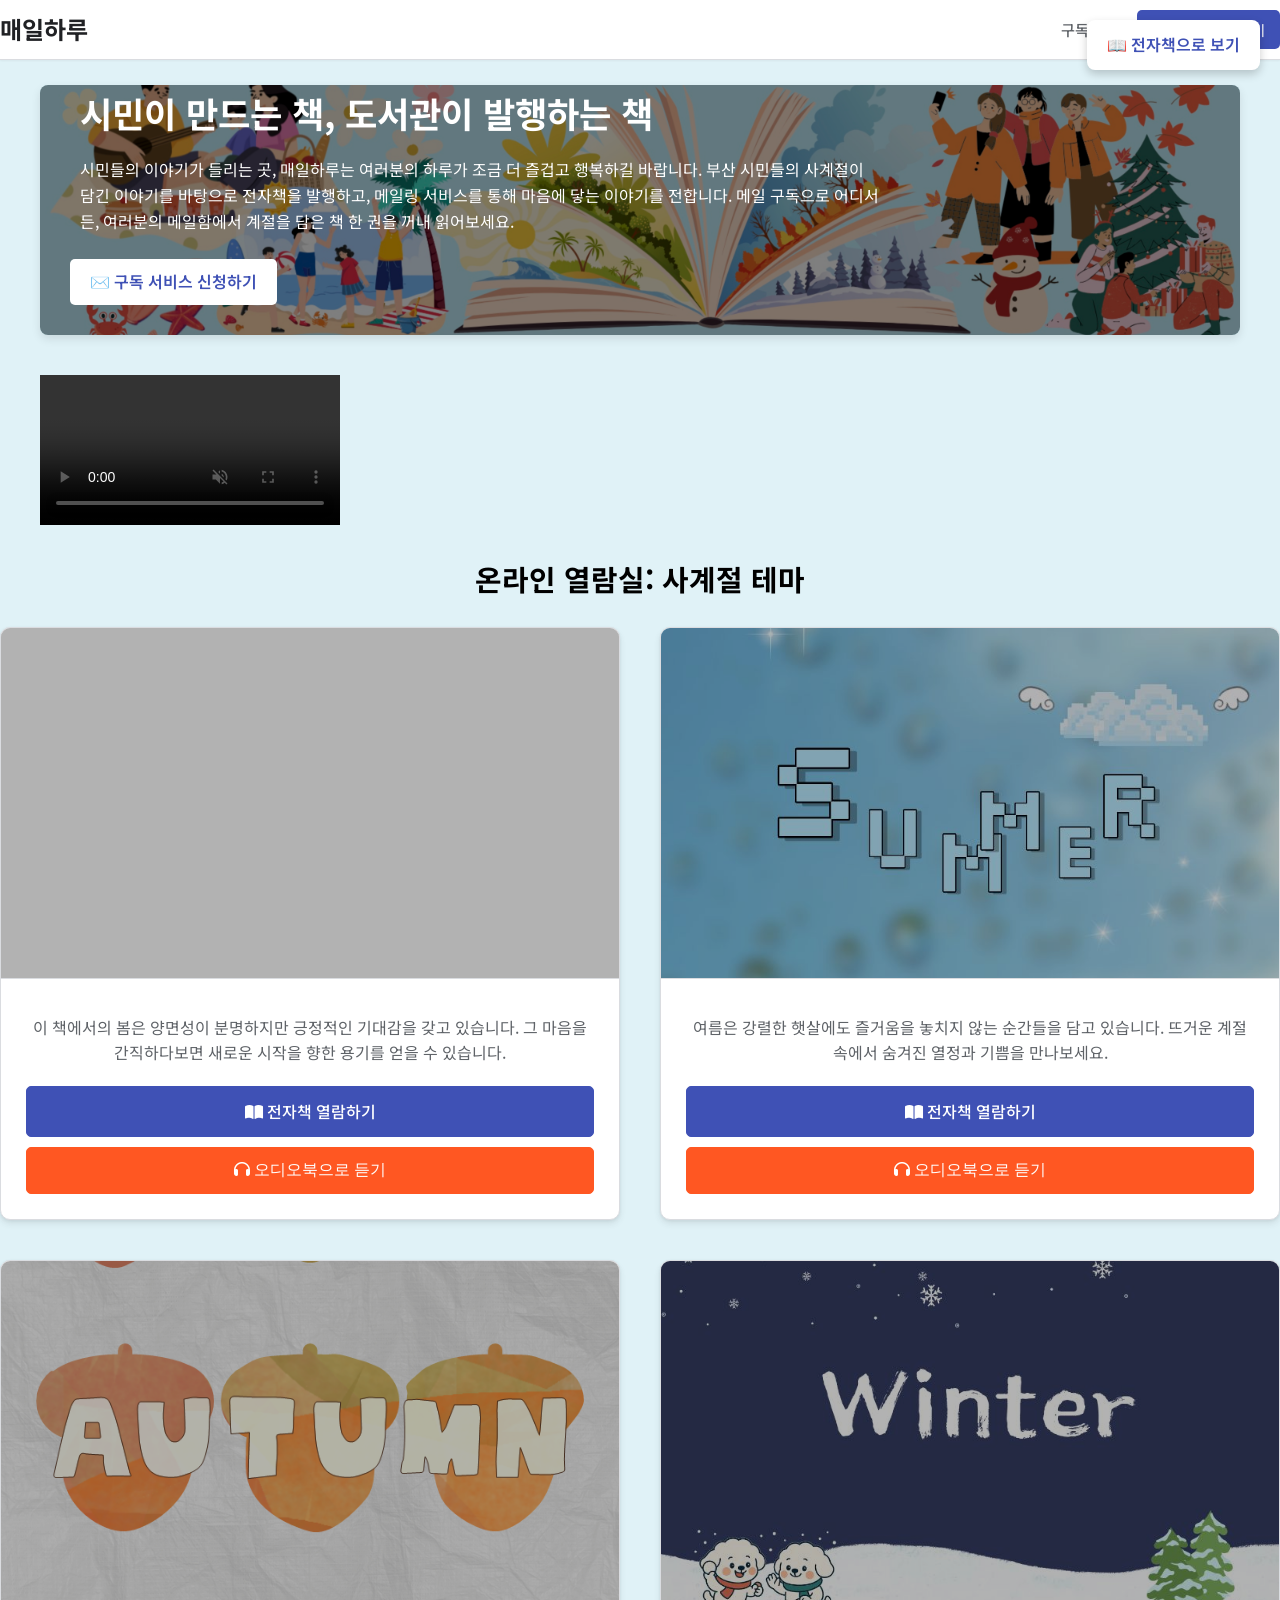
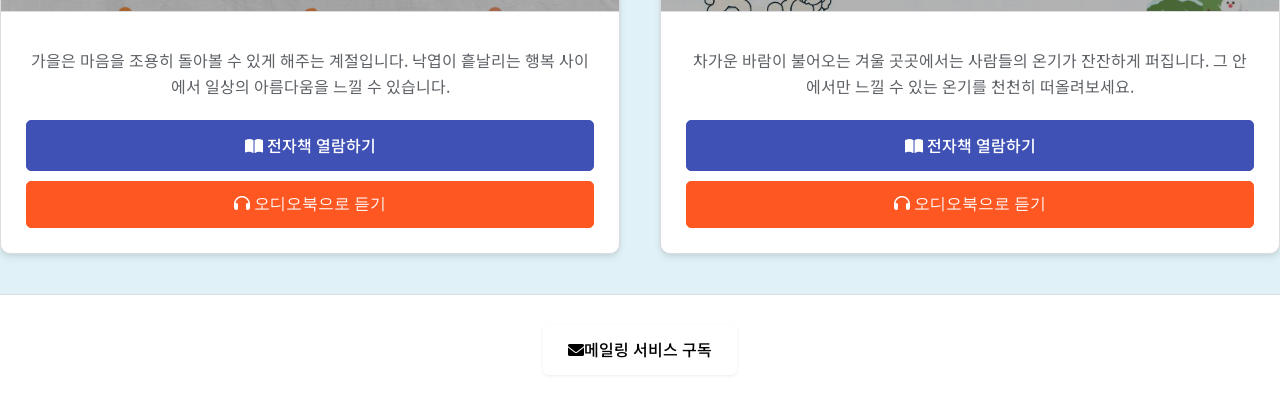
==== index.html @ 16e1fb6d "Update index.html" ====
<!DOCTYPE html>
<html lang="ko">
<head>
<meta charset="UTF-8">
<meta name="viewport" content="width=device-width, initial-scale=1.0">
<title>매일하루 | 시민 참여 전자책 도서관</title>

<link rel="stylesheet" href="https://cdnjs.cloudflare.com/ajax/libs/font-awesome/6.0.0-beta3/css/all.min.css">
<link href="https://fonts.googleapis.com/css2?family=Noto+Sans+KR:wght@400;500;700&display=swap" rel="stylesheet">

<style>
:root {
    --primary-blue: #3f51b5;
    --text-dark: #202124;
    --text-gray: #5f6368;
    --border-light: #dadce0;
    --main-bg: #e0f2f7;
    --card-bg: white;
    --card-shadow: 0 4px 6px rgba(60,64,67,0.1),0 1px 3px rgba(60,64,67,0.08);
}

body {
    margin:0;
    font-family:'Noto Sans KR',sans-serif;
    background:var(--main-bg);
    line-height:1.6;
}
a { text-decoration:none; color:inherit; }
.container { max-width:1200px; margin:0 auto; padding:0 20px; }

/* 상단 NAV */
.top-nav {
    background:white;
    border-bottom:1px solid var(--border-light);
    padding:10px 0;
    display:flex;
    justify-content:space-between;
    align-items:center;
    box-shadow:0 1px 2px rgba(0,0,0,0.05);
}
.logo { font-size:1.5em; font-weight:700; color:var(--text-dark); }
.top-nav-right { display:flex; gap:20px; align-items:center; }
.top-nav-link { color:var(--text-gray); font-weight:500; font-size:0.95em; }
.top-nav-link:hover { color:var(--primary-blue); }
.top-nav-button {
    background:var(--primary-blue);
    color:white;
    padding:8px 15px;
    border-radius:5px;
    font-size:0.9em;
}
.top-nav-button:hover { background:#303f9f; }

/* 상단 이미지 배너 */
.hero-banner {
    background-image:url('images/top-banner.png');
    background-size:cover;
    background-position:center;
    height:250px;
    border-radius:8px;
    position:relative;
    box-shadow:0 4px 10px rgba(0,0,0,0.1);
    margin-bottom:40px;
    margin-top:25px;
}
.hero-banner::before {
    content:"";
    position:absolute;
    top:0; left:0; right:0; bottom:0;
    background-color:rgba(0,0,0,0.5);
    border-radius:8px;
}
.hero-banner-content {
    position:relative;
    z-index:1;
    max-width:800px;
    margin-left:40px;
    color:white;
}
.hero-banner-content h2 { font-size:2.2em; margin:0 0 10px 0; font-weight:700; }
.hero-banner-content p { font-size:1em; margin-bottom:20px; }
.banner-button {
    /* 위치 변경: 왼쪽 하단으로 절대 배치 */
    position: absolute;
    left: 30px;
    bottom: 30px;
    background:white;
    color:var(--primary-blue);
    padding:10px 20px;
    border-radius:5px;
    font-weight:600;
    z-index:2;
}

/* 영상 배너 */
.video-banner {
    width: 100%;
    height: 55vh;
    margin: 20px 0 50px 0;
    border-radius: 12px;
    overflow: hidden;
    position: relative;
    box-shadow: 0 4px 15px rgba(0,0,0,0.2);
}
.video-banner video {
    width: 100%;
    height: 100%;
    object-fit: cover;
}

/* 📘 전자책 버튼 */
.ebook-button {
    position: absolute;
    top: 20px;
    right: 20px;
    background: white;
    color: var(--primary-blue);
    padding: 12px 20px;
    border-radius: 8px;
    font-weight: 600;
    font-size: 16px;
    z-index: 10;
    box-shadow: 0 4px 10px rgba(0,0,0,0.2);
    transition: 0.2s;
}
.ebook-button:hover { background: #e8e8ff; }

/* 커스텀 비디오 컨트롤 */
#videoControls {
    position: absolute;
    right: 20px;
    bottom: 20px;
    display: flex;
    gap: 10px;
    align-items: center;
    background: rgba(0,0,0,0.55);
    padding: 10px;
    border-radius: 50px;
    backdrop-filter: blur(5px);
}
#videoControls button {
    background: transparent;
    border: none;
    color: white;
    font-size: 20px;
    cursor: pointer;
}
#volumeIcon {
    color: white;
    font-size: 18px;
    margin-right: 5px;
}
#volumeControl { width: 80px; }
#progressControl { width: 150px; }

/* 시즌 카드 */
.section-title {
    font-size:1.8em;
    font-weight:700;
    text-align:center;
    margin-bottom:25px;
}
.season-panels {
    display:grid;
    grid-template-columns:1fr;
    gap:25px;
    margin-bottom:40px;
}
@media(min-width:768px){
    .season-panels { grid-template-columns:1fr 1fr; }
}
@media(min-width:1024px){
    .season-panels { gap:40px; }
}

.season-panel {
    background:var(--card-bg);
    border-radius:10px;
    box-shadow:var(--card-shadow);
    overflow:hidden;
    display:flex;
    flex-direction:column;
    border:1px solid var(--border-light);
    transition: transform 0.2s, box-shadow 0.2s;
    position:relative;
}
.season-panel:hover {
    transform:translateY(-5px);
    box-shadow:0 8px 15px rgba(0,0,0,0.15);
}
.season-panel-image {
    width:100%;
    height:350px;
    background-size:cover;
    background-position:center;
    border-bottom:1px solid var(--border-light);
    position:relative;
}
.season-panel-image::before {
    content:"";
    position:absolute;
    top:0; left:0; right:0; bottom:0;
    background-color:rgba(0,0,0,0.3);
    transition:0.2s;
}
.season-panel:hover .season-panel-image::before {
    background-color:rgba(0,0,0,0.5);
}
.season-panel-content {
    padding:20px 25px 25px;
    flex-grow:1;
    text-align:center;
    position:relative;
    z-index:2;
    color:var(--text-dark);
}
.season-panel-content p {
    color:var(--text-gray);
    margin-bottom:20px;
}

.panel-actions {
    display:flex;
    flex-direction:column;
    gap:10px;
}
.panel-button {
    display:block;
    width:100%;
    padding:12px 15px;
    font-size:1rem;
    border-radius:5px;
    font-weight:500;
    text-align:center;
    transition:0.2s;
    box-sizing:border-box;
}
.read-button {
    background:var(--primary-blue);
    color:white;
    border:1px solid var(--primary-blue);
}
.read-button:hover { background:#303f9f; }
.audio-button {
    background:#FF5722;
    color:white;
    border:1px solid #FF5722;
}
.audio-button:hover { background:#E64A19; }

/* 푸터 */
.footer-actions {
    background:white;
    border-top:1px solid var(--border-light);
    padding:30px 0;
    text-align:center;
    margin-top:40px;
}
.footer-actions .button {
    display:inline-flex;
    align-items:center;
    padding:12px 25px;
    border-radius:6px;
    font-weight:500;
    cursor:pointer;
    box-shadow:0 1px 3px rgba(60,64,67,0.1);
    margin:0 5px;
}

/* 오디오 팝업 */
.audio-popup {
    position: fixed;
    bottom: 30px;
    right: 30px;
    width: 320px;
    background: white;
    border-radius: 12px;
    box-shadow: 0 8px 20px rgba(0,0,0,0.2);
    padding: 20px;
    display: none;
    z-index: 9999;
}
.audio-header {
    display: flex;
    justify-content: space-between;
    align-items: center;
    font-weight: 700;
    margin-bottom: 10px;
}
.audio-header button {
    background: none;
    border: none;
    font-size: 18px;
    cursor: pointer;
}
#audioSeek {
    width: 100%;
    margin: 10px 0;
}
.audio-controls {
    display: flex;
    align-items: center;
    gap: 10px;
}
.audio-controls button {
    background: #3f51b5;
    color:white;
    border:none;
    padding:10px 12px;
    border-radius:50%;
    cursor:pointer;
}
.audio-controls input {
    flex-grow: 1;
}
</style>
</head>

<body>

<nav class="top-nav">
  <div class="logo">매일하루</div>
  <div class="top-nav-right">
    <a href="https://naver.me/x6x6E7L2" target="_blank" class="top-nav-link">구독신청</a>
    <a href="https://naver.me/531Nnlro" target="_blank" class="top-nav-button"><i class="fas fa-edit"></i> 전자책 투고하기</a>
  </div>
</nav>

<div class="container">

  <!-- 상단 이미지 배너 -->
  <div class="hero-banner">
    <div class="hero-banner-content">
      <h2>시민이 만드는 책, 도서관이 발행하는 책</h2>
      <p>시민들의 이야기가 들리는 곳, 매일하루는 여러분의 하루가 조금 더 즐겁고 행복하길 바랍니다.
부산 시민들의 사계절이 담긴 이야기를 바탕으로 전자책을 발행하고, 메일링 서비스를 통해 마음에 닿는 이야기를 전합니다.
메일 구독으로 어디서든, 여러분의 메일함에서 계절을 담은 책 한 권을 꺼내 읽어보세요.</p>
      <!-- (텍스트 영역은 그대로 두었고 버튼은 아래에 절대위치로 배치됨) -->
    </div>
    <!-- 왼쪽 하단 구독 버튼 (절대 위치) -->
    <a href="https://naver.me/x6x6E7L2" target="_blank" class="banner-button">✉️ 구독 서비스 신청하기</a>
  </div>

  <!-- 영상 배너 -->
 <div class="video-container">
    <video id="mainVideo" autoplay muted playsinline controls>
        <source src="video/banner.mp4" type="video/mp4">
        브라우저가 영상을 지원하지 않습니다.
    </video>
</div>


    <!-- 📘 전자책으로 보기 버튼 (연결: banner.epub / 반려동물) -->
    <a href="viewer.html?epub=banner.epub&title=반려동물" class="ebook-button">
      📖 전자책으로 보기
    </a>

    <div id="videoControls">
      <button id="playPauseBtn"><i class="fas fa-play"></i></button>
      <input type="range" id="progressControl" min="0" max="100" value="0" step="0.1">
      <i class="fas fa-volume-up" id="volumeIcon"></i>
      <input type="range" id="volumeControl" min="0" max="1" step="0.05" value="0.5">
      <button id="fullscreenBtn"><i class="fas fa-expand"></i></button>
    </div>
  </div>

  <h2 class="section-title">온라인 열람실: 사계절 테마</h2>
  <div class="season-panels" id="seasonPanels"></div>

</div>

<div class="footer-actions">
  <a href="https://naver.me/x6x6E7L2" target="_blank" class="button"><i class="fas fa-envelope"></i> 메일링 서비스 구독</a>
</div>

<!-- 오디오 팝업 -->
<div id="audioPopup" class="audio-popup">
    <div class="audio-header">
        <span id="audioTitle">오디오북 재생</span>
        <button id="audioCloseBtn"><i class="fas fa-times"></i></button>
    </div>

    <input type="range" id="audioSeek" value="0" min="0" max="100" step="0.1">

    <div class="audio-controls">
        <button id="audioPlayPause"><i class="fas fa-play"></i></button>
        <input type="range" id="audioVolume" min="0" max="1" step="0.05" value="0.8">
    </div>

    <audio id="audioPlayer"></audio>
</div>

<script>
/* 영상 제어 */
const video = document.getElementById("mainVideo");
const playPauseBtn = document.getElementById("playPauseBtn");
const volumeControl = document.getElementById("volumeControl");
const fullscreenBtn = document.getElementById("fullscreenBtn");
const progressControl = document.getElementById("progressControl");
const volumeIcon = document.getElementById("volumeIcon");
const playIcon = playPauseBtn.querySelector("i");

video.pause();
playIcon.classList.replace("fa-pause", "fa-play");

playPauseBtn.addEventListener("click", () => {
    if(video.paused){
        video.play();
        playIcon.classList.replace("fa-play", "fa-pause");
    } else {
        video.pause();
        playIcon.classList.replace("fa-pause", "fa-play");
    }
});

volumeControl.addEventListener("input", () => {
    video.volume = volumeControl.value;
    if(video.volume === 0){
        volumeIcon.classList.replace("fa-volume-up", "fa-volume-mute");
    } else {
        volumeIcon.classList.replace("fa-volume-mute", "fa-volume-up");
    }
});

fullscreenBtn.addEventListener("click", () => {
    if (!document.fullscreenElement) {
        video.parentElement.requestFullscreen();
    } else {
        document.exitFullscreen();
    }
});

video.addEventListener("timeupdate", () => {
    if(video.duration) progressControl.value = (video.currentTime / video.duration) * 100;
});

progressControl.addEventListener("input", () => {
    if(video.duration) video.currentTime = (progressControl.value / 100) * video.duration;
});

/* 시즌 카드 */
const seasonPanelsElement = document.getElementById('seasonPanels');

const seasonData = [
    { theme: "봄", title: "새로운 시작", desc: "이 책에서의 봄은 양면성이 분명하지만 긍정적인 기대감을 갖고 있습니다. 그 마음을 간직하다보면 새로운 시작을 향한 용기를 얻을 수 있습니다. ", imageUrl: "images/spring.png", epubFile: "book_spring.epub", audioFile: "audio/spring.mp3" },
    { theme: "여름", title: "뜨거운 열정", desc: "여름은 강렬한 햇살에도 즐거움을 놓치지 않는 순간들을 담고 있습니다. 뜨거운 계절 속에서 숨겨진 열정과 기쁨을 만나보세요. ", imageUrl: "images/summer.png", epubFile: "book_summer.epub", audioFile: "audio/summer.mp3" },
    { theme: "가을", title: "사색의 계절", desc: "가을은 마음을 조용히 돌아볼 수 있게 해주는 계절입니다. 낙엽이 흩날리는 행복 사이에서 일상의 아름다움을 느낄 수 있습니다.", imageUrl: "images/autumn.png", epubFile: "book_autumn.epub", audioFile: "audio/autumn.mp3" },
    { theme: "겨울", title: "따뜻한 위로", desc: "차가운 바람이 불어오는 겨울 곳곳에서는 사람들의 온기가 잔잔하게 퍼집니다. 그 안에서만 느낄 수 있는 온기를 천천히 떠올려보세요.", imageUrl: "images/winter.png", epubFile: "book_winter.epub", audioFile: "audio/winter.mp3" }
];

function createSeasonPanel(season){
  const viewerLink = `viewer.html?epub=${encodeURIComponent(season.epubFile)}&title=${encodeURIComponent(season.title)}`;
  return `
  <div class="season-panel">
    <a href="${viewerLink}" target="_blank">
      <div class="season-panel-image" style="background-image: url('${season.imageUrl}');"></div>
    </a>
    <div class="season-panel-content">
      <p>${season.desc}</p>
      <div class="panel-actions">
        <a href="${viewerLink}" target="_blank" class="panel-button read-button">
          <i class="fas fa-book-open"></i> 전자책 열람하기
        </a>
        <button class="panel-button audio-button" onclick="openAudioPlayer('${season.audioFile}', '${season.title}')">
          <i class="fas fa-headphones"></i> 오디오북으로 듣기
        </button>
      </div>
    </div>
  </div>`;
}

seasonPanelsElement.innerHTML = seasonData.map(createSeasonPanel).join('');

/* 오디오 플레이어 */
const audioPopup = document.getElementById("audioPopup");
const audioPlayer = document.getElementById("audioPlayer");
const audioTitle = document.getElementById("audioTitle");
const audioCloseBtn = document.getElementById("audioCloseBtn");
const audioPlayPause = document.getElementById("audioPlayPause");
const audioVolume = document.getElementById("audioVolume");
const audioSeek = document.getElementById("audioSeek");
const audioIcon = audioPlayPause.querySelector("i");

function openAudioPlayer(audioFile, title) {
    audioPopup.style.display = "block";
    audioTitle.textContent = `${title} (오디오북)`;
    audioPlayer.src = audioFile;
    audioPlayer.volume = audioVolume.value;

    audioPlayer.addEventListener("loadedmetadata", () => {
        audioSeek.max = audioPlayer.duration;
    });

    audioPlayer.play();
    audioIcon.classList.replace("fa-play", "fa-pause");
}

audioPlayPause.addEventListener("click", () => {
    if (audioPlayer.paused) {
        audioPlayer.play();
        audioIcon.classList.replace("fa-play", "fa-pause");
    } else {
        audioPlayer.pause();
        audioIcon.classList.replace("fa-pause", "fa-play");
    }
});

audioVolume.addEventListener("input", () => {
    audioPlayer.volume = audioVolume.value;
});

audioSeek.addEventListener("input", () => {
    audioPlayer.currentTime = audioSeek.value;
});

audioPlayer.addEventListener("timeupdate", () => {
    audioSeek.value = audioPlayer.currentTime;
});

audioCloseBtn.addEventListener("click", () => {
    audioPlayer.pause();
    audioPopup.style.display = "none";
});
</script>

</body>
</html>
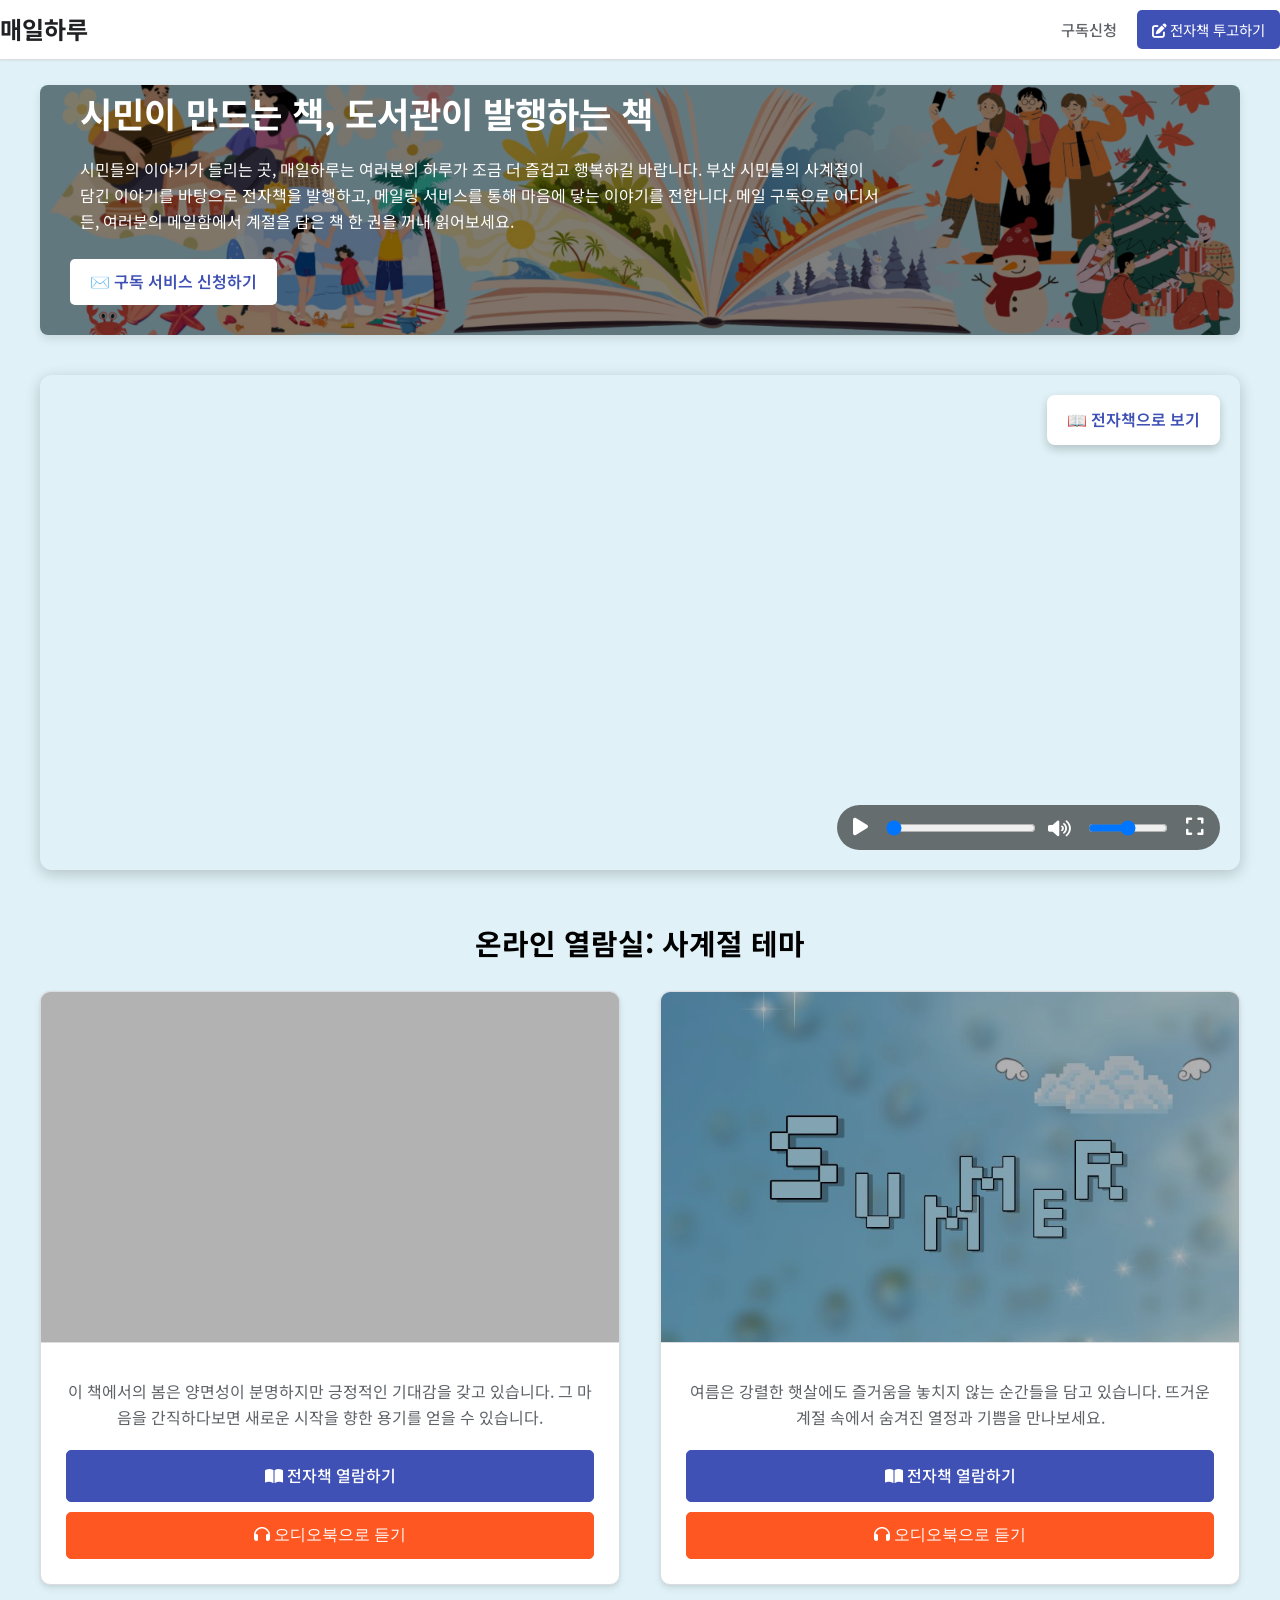
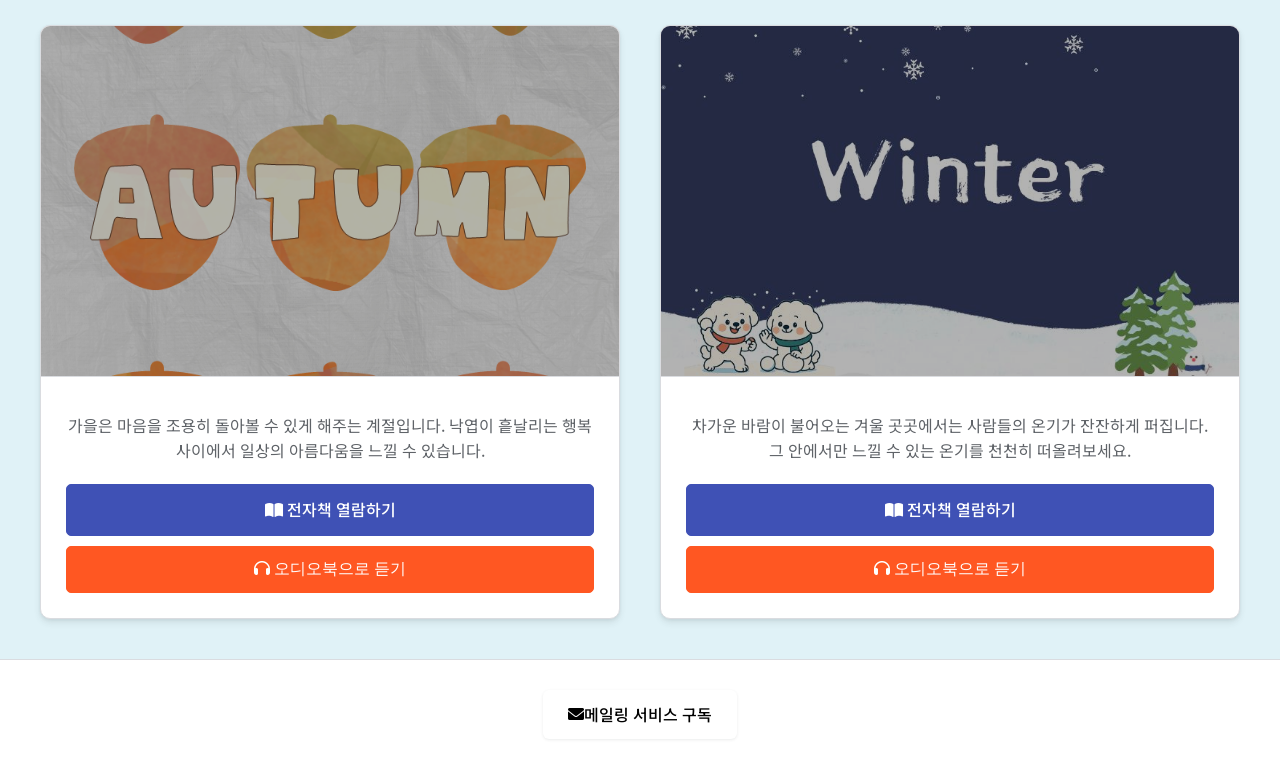
==== commit ec5fb16f: "Update index.html" ====
--- a/index.html
+++ b/index.html
@@ -342,13 +342,11 @@
   </div>
 
   <!-- 영상 배너 -->
- <div class="video-container">
-    <video id="mainVideo" autoplay muted playsinline controls>
-        <source src="video/banner.mp4" type="video/mp4">
-        브라우저가 영상을 지원하지 않습니다.
+  <div class="video-banner">
+    <video id="mainVideo" playsinline>
+      <source src="video/banner.mp4" type="video/mp4">
+      지원되지 않는 브라우저입니다.
     </video>
-</div>
-
 
     <!-- 📘 전자책으로 보기 버튼 (연결: banner.epub / 반려동물) -->
     <a href="viewer.html?epub=banner.epub&title=반려동물" class="ebook-button">
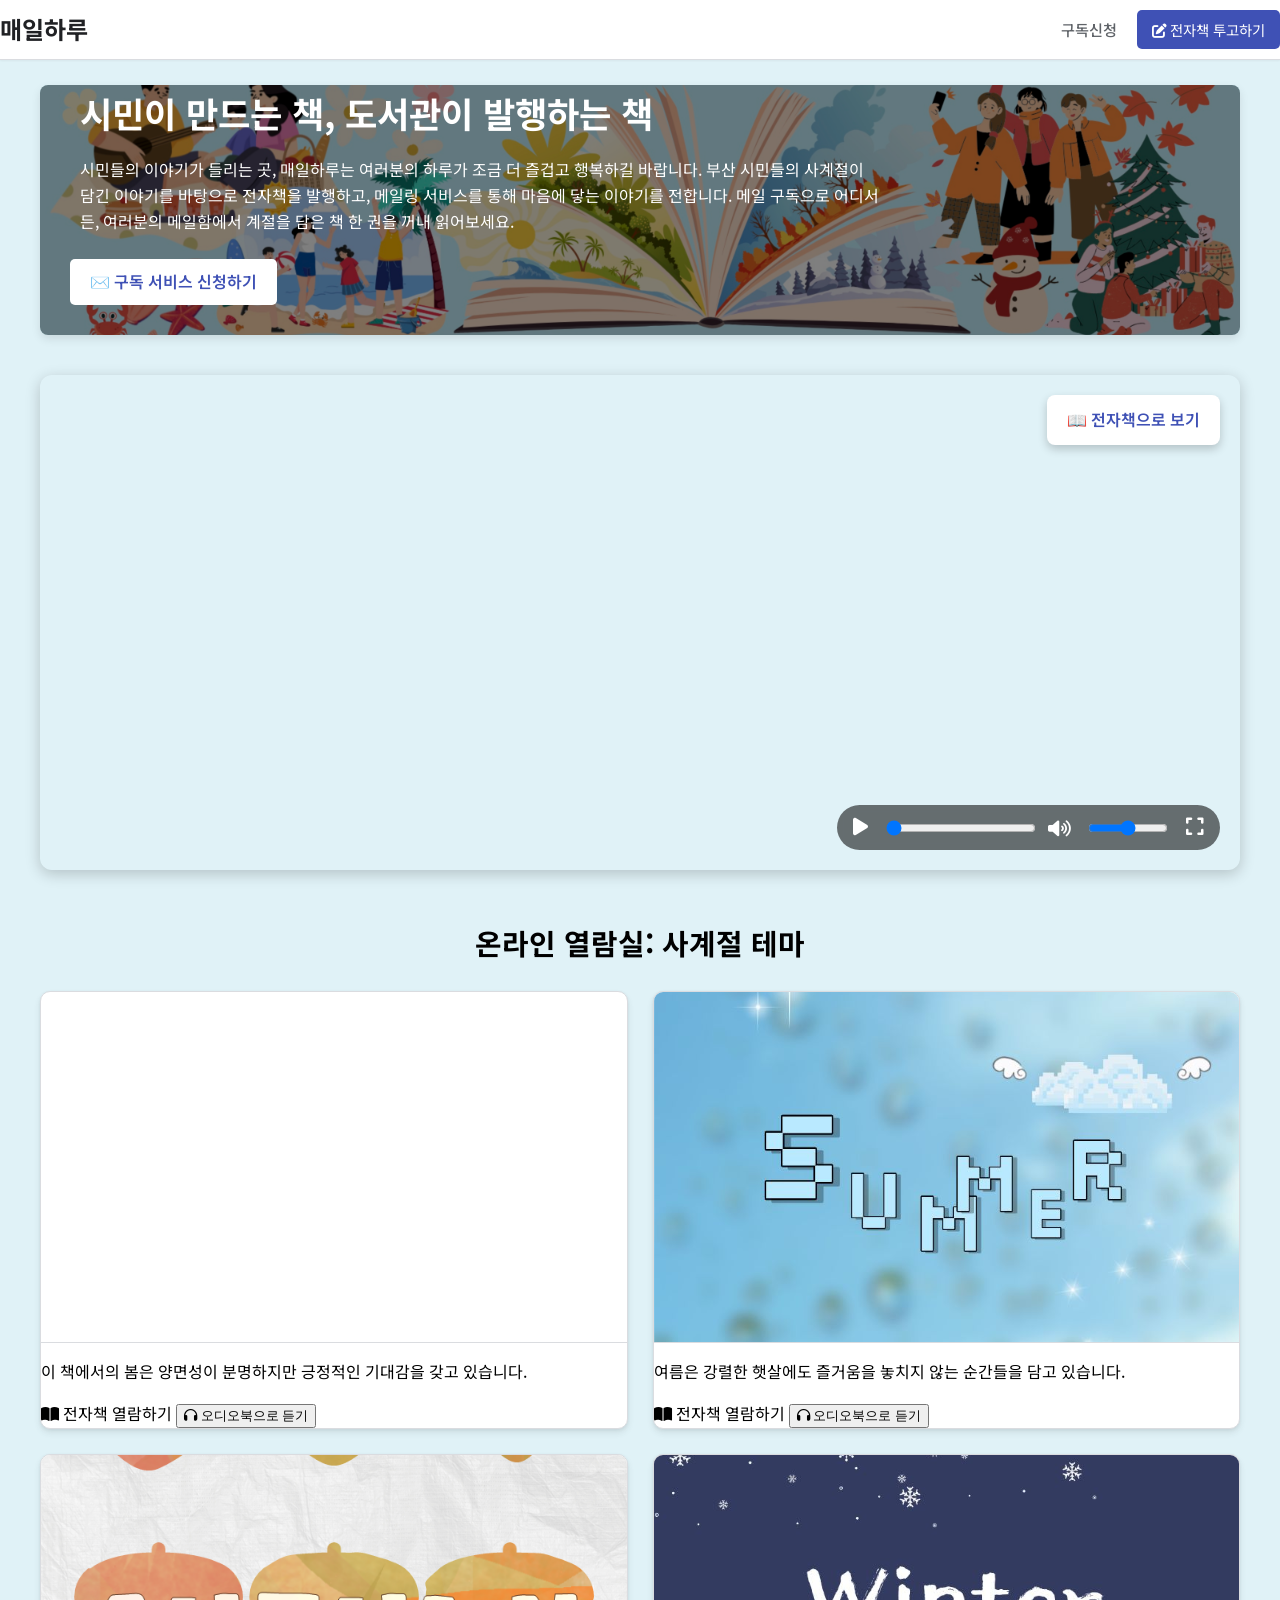
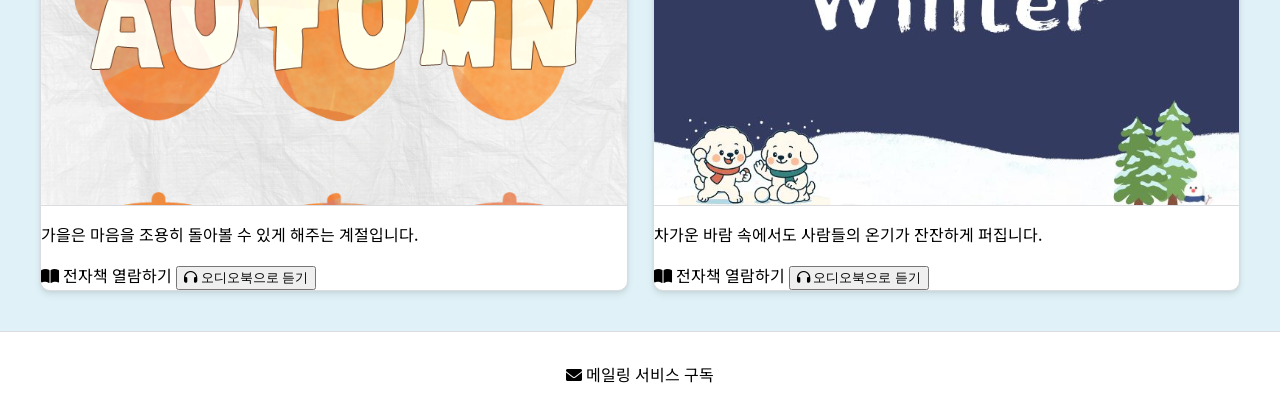
==== commit 5430bb84: "Update index.html" ====
--- a/index.html
+++ b/index.html
@@ -28,7 +28,7 @@
 a { text-decoration:none; color:inherit; }
 .container { max-width:1200px; margin:0 auto; padding:0 20px; }
 
-/* 상단 NAV */
+/* NAV */
 .top-nav {
     background:white;
     border-bottom:1px solid var(--border-light);
@@ -51,7 +51,7 @@
 }
 .top-nav-button:hover { background:#303f9f; }
 
-/* 상단 이미지 배너 */
+/* HERO BANNER */
 .hero-banner {
     background-image:url('images/top-banner.png');
     background-size:cover;
@@ -79,11 +79,11 @@
 }
 .hero-banner-content h2 { font-size:2.2em; margin:0 0 10px 0; font-weight:700; }
 .hero-banner-content p { font-size:1em; margin-bottom:20px; }
+
 .banner-button {
-    /* 위치 변경: 왼쪽 하단으로 절대 배치 */
-    position: absolute;
-    left: 30px;
-    bottom: 30px;
+    position:absolute;
+    left:30px;
+    bottom:30px;
     background:white;
     color:var(--primary-blue);
     padding:10px 20px;
@@ -108,7 +108,6 @@
     object-fit: cover;
 }
 
-/* 📘 전자책 버튼 */
 .ebook-button {
     position: absolute;
     top: 20px;
@@ -121,11 +120,9 @@
     font-size: 16px;
     z-index: 10;
     box-shadow: 0 4px 10px rgba(0,0,0,0.2);
-    transition: 0.2s;
-}
-.ebook-button:hover { background: #e8e8ff; }
-
-/* 커스텀 비디오 컨트롤 */
+}
+
+/* 비디오 커스텀 컨트롤 */
 #videoControls {
     position: absolute;
     right: 20px;
@@ -169,9 +166,6 @@
 @media(min-width:768px){
     .season-panels { grid-template-columns:1fr 1fr; }
 }
-@media(min-width:1024px){
-    .season-panels { gap:40px; }
-}
 
 .season-panel {
     background:var(--card-bg);
@@ -182,7 +176,6 @@
     flex-direction:column;
     border:1px solid var(--border-light);
     transition: transform 0.2s, box-shadow 0.2s;
-    position:relative;
 }
 .season-panel:hover {
     transform:translateY(-5px);
@@ -196,57 +189,6 @@
     border-bottom:1px solid var(--border-light);
     position:relative;
 }
-.season-panel-image::before {
-    content:"";
-    position:absolute;
-    top:0; left:0; right:0; bottom:0;
-    background-color:rgba(0,0,0,0.3);
-    transition:0.2s;
-}
-.season-panel:hover .season-panel-image::before {
-    background-color:rgba(0,0,0,0.5);
-}
-.season-panel-content {
-    padding:20px 25px 25px;
-    flex-grow:1;
-    text-align:center;
-    position:relative;
-    z-index:2;
-    color:var(--text-dark);
-}
-.season-panel-content p {
-    color:var(--text-gray);
-    margin-bottom:20px;
-}
-
-.panel-actions {
-    display:flex;
-    flex-direction:column;
-    gap:10px;
-}
-.panel-button {
-    display:block;
-    width:100%;
-    padding:12px 15px;
-    font-size:1rem;
-    border-radius:5px;
-    font-weight:500;
-    text-align:center;
-    transition:0.2s;
-    box-sizing:border-box;
-}
-.read-button {
-    background:var(--primary-blue);
-    color:white;
-    border:1px solid var(--primary-blue);
-}
-.read-button:hover { background:#303f9f; }
-.audio-button {
-    background:#FF5722;
-    color:white;
-    border:1px solid #FF5722;
-}
-.audio-button:hover { background:#E64A19; }
 
 /* 푸터 */
 .footer-actions {
@@ -256,18 +198,8 @@
     text-align:center;
     margin-top:40px;
 }
-.footer-actions .button {
-    display:inline-flex;
-    align-items:center;
-    padding:12px 25px;
-    border-radius:6px;
-    font-weight:500;
-    cursor:pointer;
-    box-shadow:0 1px 3px rgba(60,64,67,0.1);
-    margin:0 5px;
-}
-
-/* 오디오 팝업 */
+
+/* 오디오 플레이어 */
 .audio-popup {
     position: fixed;
     bottom: 30px;
@@ -287,31 +219,15 @@
     font-weight: 700;
     margin-bottom: 10px;
 }
-.audio-header button {
-    background: none;
-    border: none;
-    font-size: 18px;
-    cursor: pointer;
-}
-#audioSeek {
-    width: 100%;
-    margin: 10px 0;
-}
-.audio-controls {
-    display: flex;
-    align-items: center;
-    gap: 10px;
-}
+#audioSeek { width: 100%; margin: 10px 0; }
+.audio-controls { display:flex; gap:10px; align-items:center; }
 .audio-controls button {
-    background: #3f51b5;
+    background:#3f51b5;
     color:white;
     border:none;
     padding:10px 12px;
     border-radius:50%;
     cursor:pointer;
-}
-.audio-controls input {
-    flex-grow: 1;
 }
 </style>
 </head>
@@ -328,30 +244,25 @@
 
 <div class="container">
 
-  <!-- 상단 이미지 배너 -->
+  <!-- HERO -->
   <div class="hero-banner">
     <div class="hero-banner-content">
       <h2>시민이 만드는 책, 도서관이 발행하는 책</h2>
       <p>시민들의 이야기가 들리는 곳, 매일하루는 여러분의 하루가 조금 더 즐겁고 행복하길 바랍니다.
 부산 시민들의 사계절이 담긴 이야기를 바탕으로 전자책을 발행하고, 메일링 서비스를 통해 마음에 닿는 이야기를 전합니다.
 메일 구독으로 어디서든, 여러분의 메일함에서 계절을 담은 책 한 권을 꺼내 읽어보세요.</p>
-      <!-- (텍스트 영역은 그대로 두었고 버튼은 아래에 절대위치로 배치됨) -->
     </div>
-    <!-- 왼쪽 하단 구독 버튼 (절대 위치) -->
     <a href="https://naver.me/x6x6E7L2" target="_blank" class="banner-button">✉️ 구독 서비스 신청하기</a>
   </div>
 
-  <!-- 영상 배너 -->
+  <!-- VIDEO -->
   <div class="video-banner">
     <video id="mainVideo" playsinline>
       <source src="video/banner.mp4" type="video/mp4">
       지원되지 않는 브라우저입니다.
     </video>
 
-    <!-- 📘 전자책으로 보기 버튼 (연결: banner.epub / 반려동물) -->
-    <a href="viewer.html?epub=banner.epub&title=반려동물" class="ebook-button">
-      📖 전자책으로 보기
-    </a>
+    <a href="viewer.html?epub=banner.epub&title=반려동물" class="ebook-button">📖 전자책으로 보기</a>
 
     <div id="videoControls">
       <button id="playPauseBtn"><i class="fas fa-play"></i></button>
@@ -389,7 +300,7 @@
 </div>
 
 <script>
-/* 영상 제어 */
+/* VIDEO */
 const video = document.getElementById("mainVideo");
 const playPauseBtn = document.getElementById("playPauseBtn");
 const volumeControl = document.getElementById("volumeControl");
@@ -399,27 +310,29 @@
 const playIcon = playPauseBtn.querySelector("i");
 
 video.pause();
-playIcon.classList.replace("fa-pause", "fa-play");
-
+
+/* 재생/정지 */
 playPauseBtn.addEventListener("click", () => {
     if(video.paused){
         video.play();
-        playIcon.classList.replace("fa-play", "fa-pause");
+        playIcon.classList.replace("fa-play","fa-pause");
     } else {
         video.pause();
-        playIcon.classList.replace("fa-pause", "fa-play");
-    }
-});
-
+        playIcon.classList.replace("fa-pause","fa-play");
+    }
+});
+
+/* 볼륨 */
 volumeControl.addEventListener("input", () => {
     video.volume = volumeControl.value;
     if(video.volume === 0){
-        volumeIcon.classList.replace("fa-volume-up", "fa-volume-mute");
+        volumeIcon.classList.replace("fa-volume-up","fa-volume-mute");
     } else {
-        volumeIcon.classList.replace("fa-volume-mute", "fa-volume-up");
-    }
-});
-
+        volumeIcon.classList.replace("fa-volume-mute","fa-volume-up");
+    }
+});
+
+/* 전체화면 */
 fullscreenBtn.addEventListener("click", () => {
     if (!document.fullscreenElement) {
         video.parentElement.requestFullscreen();
@@ -428,22 +341,28 @@
     }
 });
 
+/* 재생바 진행 */
 video.addEventListener("timeupdate", () => {
-    if(video.duration) progressControl.value = (video.currentTime / video.duration) * 100;
-});
-
+    if(video.duration) {
+        progressControl.value = (video.currentTime / video.duration) * 100;
+    }
+});
+
+/* seek */
 progressControl.addEventListener("input", () => {
-    if(video.duration) video.currentTime = (progressControl.value / 100) * video.duration;
-});
-
-/* 시즌 카드 */
-const seasonPanelsElement = document.getElementById('seasonPanels');
+    if(video.duration) {
+        video.currentTime = (progressControl.value / 100) * video.duration;
+    }
+});
+
+/* 시즌 카드 데이터 */
+const seasonPanelsElement = document.getElementById("seasonPanels");
 
 const seasonData = [
-    { theme: "봄", title: "새로운 시작", desc: "이 책에서의 봄은 양면성이 분명하지만 긍정적인 기대감을 갖고 있습니다. 그 마음을 간직하다보면 새로운 시작을 향한 용기를 얻을 수 있습니다. ", imageUrl: "images/spring.png", epubFile: "book_spring.epub", audioFile: "audio/spring.mp3" },
-    { theme: "여름", title: "뜨거운 열정", desc: "여름은 강렬한 햇살에도 즐거움을 놓치지 않는 순간들을 담고 있습니다. 뜨거운 계절 속에서 숨겨진 열정과 기쁨을 만나보세요. ", imageUrl: "images/summer.png", epubFile: "book_summer.epub", audioFile: "audio/summer.mp3" },
-    { theme: "가을", title: "사색의 계절", desc: "가을은 마음을 조용히 돌아볼 수 있게 해주는 계절입니다. 낙엽이 흩날리는 행복 사이에서 일상의 아름다움을 느낄 수 있습니다.", imageUrl: "images/autumn.png", epubFile: "book_autumn.epub", audioFile: "audio/autumn.mp3" },
-    { theme: "겨울", title: "따뜻한 위로", desc: "차가운 바람이 불어오는 겨울 곳곳에서는 사람들의 온기가 잔잔하게 퍼집니다. 그 안에서만 느낄 수 있는 온기를 천천히 떠올려보세요.", imageUrl: "images/winter.png", epubFile: "book_winter.epub", audioFile: "audio/winter.mp3" }
+  { theme:"봄", title:"새로운 시작", desc:"이 책에서의 봄은 양면성이 분명하지만 긍정적인 기대감을 갖고 있습니다.", imageUrl:"images/spring.png", epubFile:"book_spring.epub", audioFile:"audio/spring.mp3" },
+  { theme:"여름", title:"뜨거운 열정", desc:"여름은 강렬한 햇살에도 즐거움을 놓치지 않는 순간들을 담고 있습니다.", imageUrl:"images/summer.png", epubFile:"book_summer.epub", audioFile:"audio/summer.mp3" },
+  { theme:"가을", title:"사색의 계절", desc:"가을은 마음을 조용히 돌아볼 수 있게 해주는 계절입니다.", imageUrl:"images/autumn.png", epubFile:"book_autumn.epub", audioFile:"audio/autumn.mp3" },
+  { theme:"겨울", title:"따뜻한 위로", desc:"차가운 바람 속에서도 사람들의 온기가 잔잔하게 퍼집니다.", imageUrl:"images/winter.png", epubFile:"book_winter.epub", audioFile:"audio/winter.mp3" }
 ];
 
 function createSeasonPanel(season){
@@ -451,7 +370,7 @@
   return `
   <div class="season-panel">
     <a href="${viewerLink}" target="_blank">
-      <div class="season-panel-image" style="background-image: url('${season.imageUrl}');"></div>
+      <div class="season-panel-image" style="background-image:url('${season.imageUrl}')"></div>
     </a>
     <div class="season-panel-content">
       <p>${season.desc}</p>
@@ -459,7 +378,7 @@
         <a href="${viewerLink}" target="_blank" class="panel-button read-button">
           <i class="fas fa-book-open"></i> 전자책 열람하기
         </a>
-        <button class="panel-button audio-button" onclick="openAudioPlayer('${season.audioFile}', '${season.title}')">
+        <button class="panel-button audio-button" onclick="openAudioPlayer('${season.audioFile}','${season.title}')">
           <i class="fas fa-headphones"></i> 오디오북으로 듣기
         </button>
       </div>
@@ -467,7 +386,7 @@
   </div>`;
 }
 
-seasonPanelsElement.innerHTML = seasonData.map(createSeasonPanel).join('');
+seasonPanelsElement.innerHTML = seasonData.map(createSeasonPanel).join("");
 
 /* 오디오 플레이어 */
 const audioPopup = document.getElementById("audioPopup");
@@ -479,10 +398,11 @@
 const audioSeek = document.getElementById("audioSeek");
 const audioIcon = audioPlayPause.querySelector("i");
 
-function openAudioPlayer(audioFile, title) {
-    audioPopup.style.display = "block";
+/* 팝업 열기 */
+function openAudioPlayer(file,title){
+    audioPopup.style.display="block";
     audioTitle.textContent = `${title} (오디오북)`;
-    audioPlayer.src = audioFile;
+    audioPlayer.src = file;
     audioPlayer.volume = audioVolume.value;
 
     audioPlayer.addEventListener("loadedmetadata", () => {
@@ -490,35 +410,40 @@
     });
 
     audioPlayer.play();
-    audioIcon.classList.replace("fa-play", "fa-pause");
-}
-
+    audioIcon.classList.replace("fa-play","fa-pause");
+}
+
+/* 닫기 */
+audioCloseBtn.addEventListener("click", () => {
+    audioPlayer.pause();
+    audioPopup.style.display="none";
+});
+
+/* 플레이/일시정지 */
 audioPlayPause.addEventListener("click", () => {
-    if (audioPlayer.paused) {
+    if(audioPlayer.paused){
         audioPlayer.play();
-        audioIcon.classList.replace("fa-play", "fa-pause");
+        audioIcon.classList.replace("fa-play","fa-pause");
     } else {
         audioPlayer.pause();
-        audioIcon.classList.replace("fa-pause", "fa-play");
-    }
-});
-
+        audioIcon.classList.replace("fa-pause","fa-play");
+    }
+});
+
+/* 볼륨 */
 audioVolume.addEventListener("input", () => {
     audioPlayer.volume = audioVolume.value;
 });
 
+/* 재생바 */
+audioPlayer.addEventListener("timeupdate", () => {
+    audioSeek.value = audioPlayer.currentTime;
+});
+
+/* 시킹 */
 audioSeek.addEventListener("input", () => {
     audioPlayer.currentTime = audioSeek.value;
 });
-
-audioPlayer.addEventListener("timeupdate", () => {
-    audioSeek.value = audioPlayer.currentTime;
-});
-
-audioCloseBtn.addEventListener("click", () => {
-    audioPlayer.pause();
-    audioPopup.style.display = "none";
-});
 </script>
 
 </body>
@@ -536,3 +461,4 @@
 
 
 
+
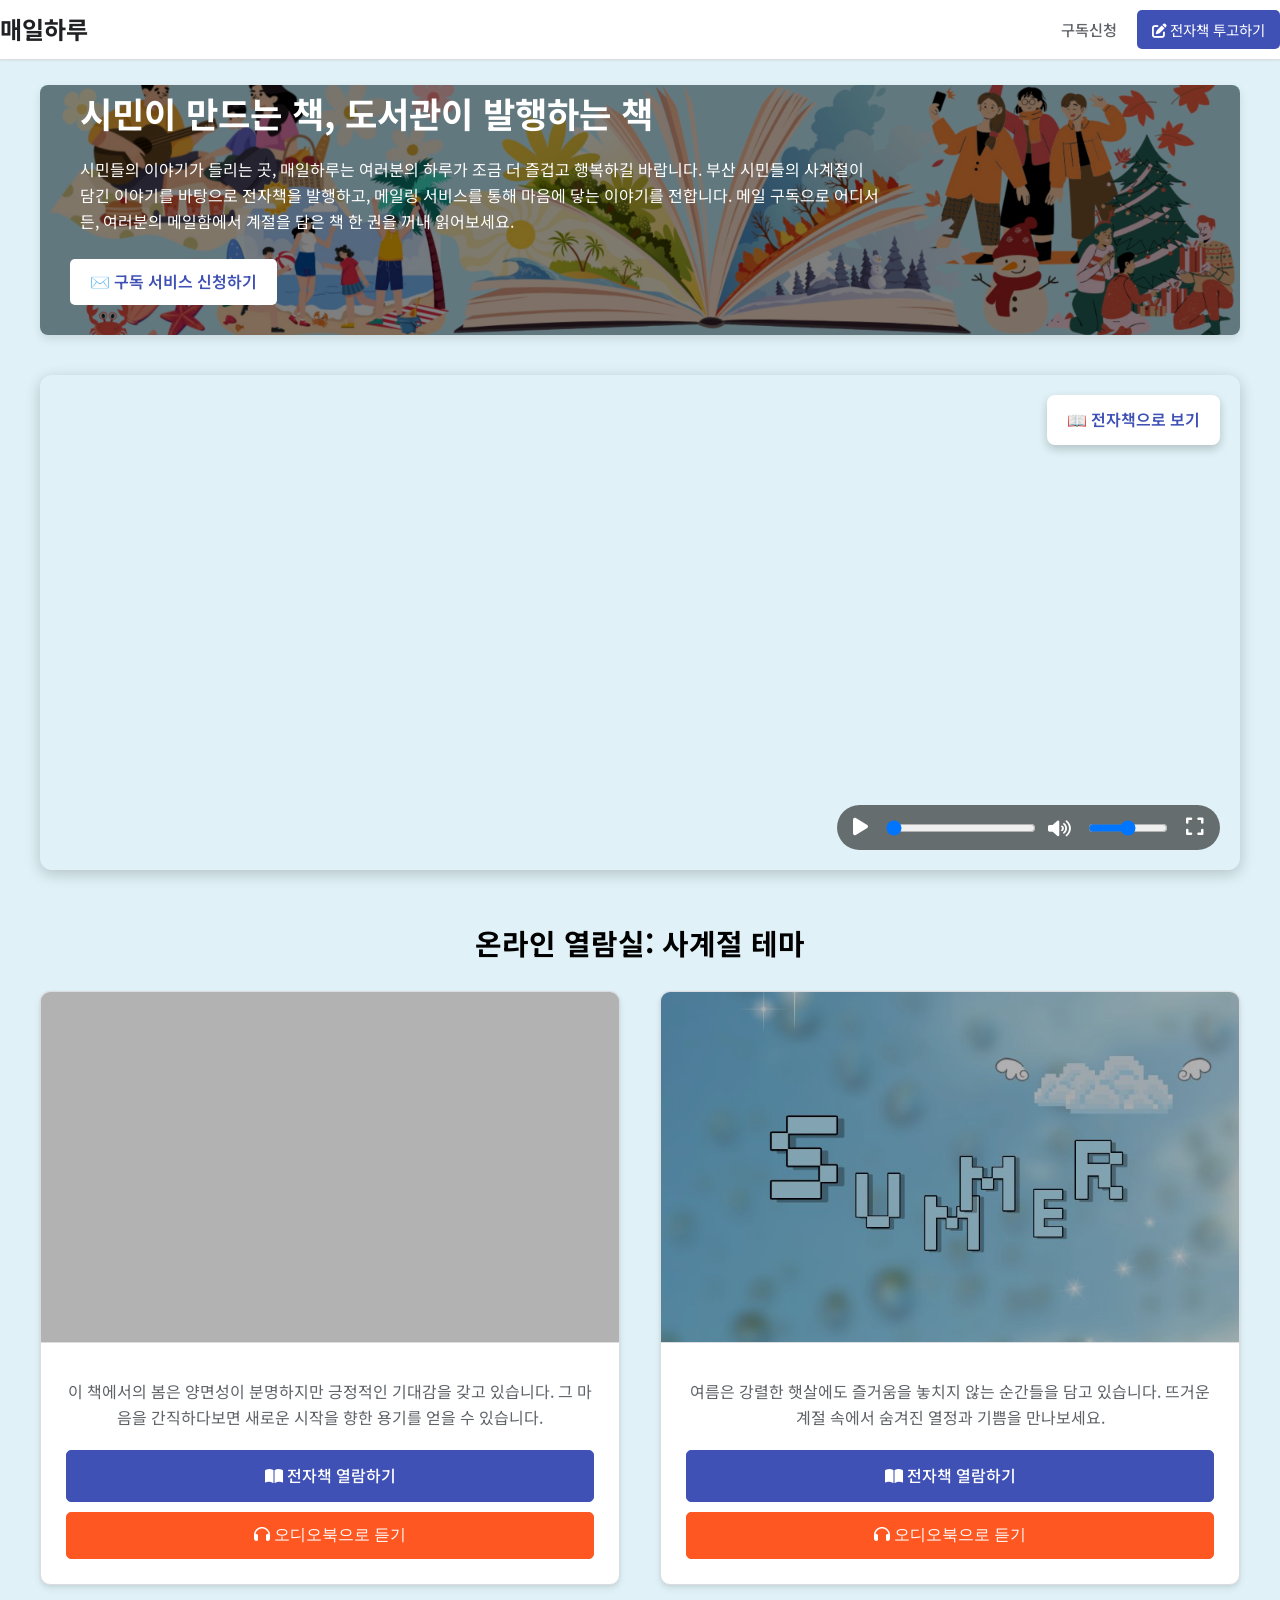
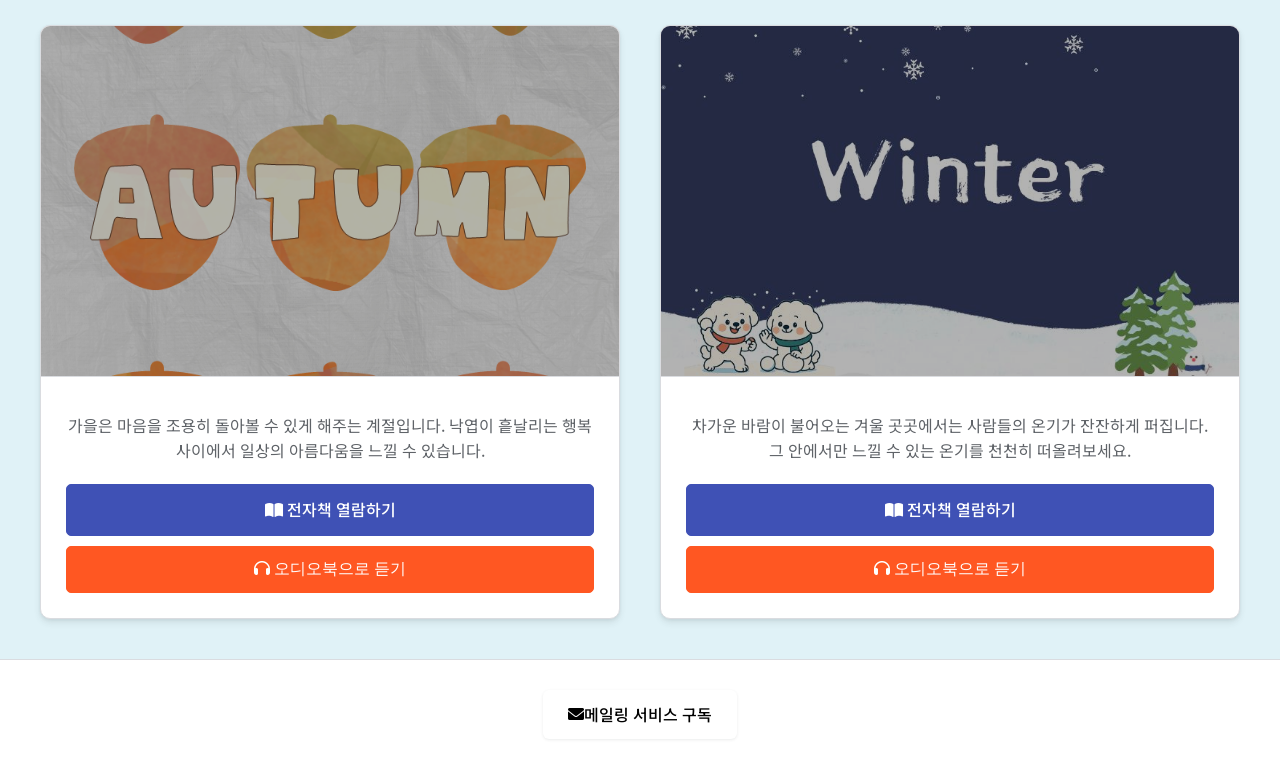
==== commit 0fbf115c: "Update index.html" ====
--- a/index.html
+++ b/index.html
@@ -28,7 +28,7 @@
 a { text-decoration:none; color:inherit; }
 .container { max-width:1200px; margin:0 auto; padding:0 20px; }
 
-/* NAV */
+/* 상단 NAV */
 .top-nav {
     background:white;
     border-bottom:1px solid var(--border-light);
@@ -51,7 +51,7 @@
 }
 .top-nav-button:hover { background:#303f9f; }
 
-/* HERO BANNER */
+/* 상단 이미지 배너 */
 .hero-banner {
     background-image:url('images/top-banner.png');
     background-size:cover;
@@ -79,11 +79,11 @@
 }
 .hero-banner-content h2 { font-size:2.2em; margin:0 0 10px 0; font-weight:700; }
 .hero-banner-content p { font-size:1em; margin-bottom:20px; }
-
 .banner-button {
-    position:absolute;
-    left:30px;
-    bottom:30px;
+    /* 위치 변경: 왼쪽 하단으로 절대 배치 */
+    position: absolute;
+    left: 30px;
+    bottom: 30px;
     background:white;
     color:var(--primary-blue);
     padding:10px 20px;
@@ -108,6 +108,7 @@
     object-fit: cover;
 }
 
+/* 📘 전자책 버튼 */
 .ebook-button {
     position: absolute;
     top: 20px;
@@ -120,9 +121,11 @@
     font-size: 16px;
     z-index: 10;
     box-shadow: 0 4px 10px rgba(0,0,0,0.2);
-}
-
-/* 비디오 커스텀 컨트롤 */
+    transition: 0.2s;
+}
+.ebook-button:hover { background: #e8e8ff; }
+
+/* 커스텀 비디오 컨트롤 */
 #videoControls {
     position: absolute;
     right: 20px;
@@ -166,6 +169,9 @@
 @media(min-width:768px){
     .season-panels { grid-template-columns:1fr 1fr; }
 }
+@media(min-width:1024px){
+    .season-panels { gap:40px; }
+}
 
 .season-panel {
     background:var(--card-bg);
@@ -176,6 +182,7 @@
     flex-direction:column;
     border:1px solid var(--border-light);
     transition: transform 0.2s, box-shadow 0.2s;
+    position:relative;
 }
 .season-panel:hover {
     transform:translateY(-5px);
@@ -189,6 +196,57 @@
     border-bottom:1px solid var(--border-light);
     position:relative;
 }
+.season-panel-image::before {
+    content:"";
+    position:absolute;
+    top:0; left:0; right:0; bottom:0;
+    background-color:rgba(0,0,0,0.3);
+    transition:0.2s;
+}
+.season-panel:hover .season-panel-image::before {
+    background-color:rgba(0,0,0,0.5);
+}
+.season-panel-content {
+    padding:20px 25px 25px;
+    flex-grow:1;
+    text-align:center;
+    position:relative;
+    z-index:2;
+    color:var(--text-dark);
+}
+.season-panel-content p {
+    color:var(--text-gray);
+    margin-bottom:20px;
+}
+
+.panel-actions {
+    display:flex;
+    flex-direction:column;
+    gap:10px;
+}
+.panel-button {
+    display:block;
+    width:100%;
+    padding:12px 15px;
+    font-size:1rem;
+    border-radius:5px;
+    font-weight:500;
+    text-align:center;
+    transition:0.2s;
+    box-sizing:border-box;
+}
+.read-button {
+    background:var(--primary-blue);
+    color:white;
+    border:1px solid var(--primary-blue);
+}
+.read-button:hover { background:#303f9f; }
+.audio-button {
+    background:#FF5722;
+    color:white;
+    border:1px solid #FF5722;
+}
+.audio-button:hover { background:#E64A19; }
 
 /* 푸터 */
 .footer-actions {
@@ -198,8 +256,18 @@
     text-align:center;
     margin-top:40px;
 }
-
-/* 오디오 플레이어 */
+.footer-actions .button {
+    display:inline-flex;
+    align-items:center;
+    padding:12px 25px;
+    border-radius:6px;
+    font-weight:500;
+    cursor:pointer;
+    box-shadow:0 1px 3px rgba(60,64,67,0.1);
+    margin:0 5px;
+}
+
+/* 오디오 팝업 */
 .audio-popup {
     position: fixed;
     bottom: 30px;
@@ -219,15 +287,31 @@
     font-weight: 700;
     margin-bottom: 10px;
 }
-#audioSeek { width: 100%; margin: 10px 0; }
-.audio-controls { display:flex; gap:10px; align-items:center; }
+.audio-header button {
+    background: none;
+    border: none;
+    font-size: 18px;
+    cursor: pointer;
+}
+#audioSeek {
+    width: 100%;
+    margin: 10px 0;
+}
+.audio-controls {
+    display: flex;
+    align-items: center;
+    gap: 10px;
+}
 .audio-controls button {
-    background:#3f51b5;
+    background: #3f51b5;
     color:white;
     border:none;
     padding:10px 12px;
     border-radius:50%;
     cursor:pointer;
+}
+.audio-controls input {
+    flex-grow: 1;
 }
 </style>
 </head>
@@ -244,25 +328,30 @@
 
 <div class="container">
 
-  <!-- HERO -->
+  <!-- 상단 이미지 배너 -->
   <div class="hero-banner">
     <div class="hero-banner-content">
       <h2>시민이 만드는 책, 도서관이 발행하는 책</h2>
       <p>시민들의 이야기가 들리는 곳, 매일하루는 여러분의 하루가 조금 더 즐겁고 행복하길 바랍니다.
 부산 시민들의 사계절이 담긴 이야기를 바탕으로 전자책을 발행하고, 메일링 서비스를 통해 마음에 닿는 이야기를 전합니다.
 메일 구독으로 어디서든, 여러분의 메일함에서 계절을 담은 책 한 권을 꺼내 읽어보세요.</p>
+      <!-- (텍스트 영역은 그대로 두었고 버튼은 아래에 절대위치로 배치됨) -->
     </div>
+    <!-- 왼쪽 하단 구독 버튼 (절대 위치) -->
     <a href="https://naver.me/x6x6E7L2" target="_blank" class="banner-button">✉️ 구독 서비스 신청하기</a>
   </div>
 
-  <!-- VIDEO -->
+  <!-- 영상 배너 -->
   <div class="video-banner">
     <video id="mainVideo" playsinline>
       <source src="video/banner.mp4" type="video/mp4">
       지원되지 않는 브라우저입니다.
     </video>
 
-    <a href="viewer.html?epub=banner.epub&title=반려동물" class="ebook-button">📖 전자책으로 보기</a>
+    <!-- 📘 전자책으로 보기 버튼 (연결: banner.epub / 반려동물) -->
+    <a href="viewer.html?epub=banner.epub&title=반려동물" class="ebook-button">
+      📖 전자책으로 보기
+    </a>
 
     <div id="videoControls">
       <button id="playPauseBtn"><i class="fas fa-play"></i></button>
@@ -300,7 +389,7 @@
 </div>
 
 <script>
-/* VIDEO */
+/* 영상 제어 */
 const video = document.getElementById("mainVideo");
 const playPauseBtn = document.getElementById("playPauseBtn");
 const volumeControl = document.getElementById("volumeControl");
@@ -310,29 +399,27 @@
 const playIcon = playPauseBtn.querySelector("i");
 
 video.pause();
-
-/* 재생/정지 */
+playIcon.classList.replace("fa-pause", "fa-play");
+
 playPauseBtn.addEventListener("click", () => {
     if(video.paused){
         video.play();
-        playIcon.classList.replace("fa-play","fa-pause");
+        playIcon.classList.replace("fa-play", "fa-pause");
     } else {
         video.pause();
-        playIcon.classList.replace("fa-pause","fa-play");
+        playIcon.classList.replace("fa-pause", "fa-play");
     }
 });
 
-/* 볼륨 */
 volumeControl.addEventListener("input", () => {
     video.volume = volumeControl.value;
     if(video.volume === 0){
-        volumeIcon.classList.replace("fa-volume-up","fa-volume-mute");
+        volumeIcon.classList.replace("fa-volume-up", "fa-volume-mute");
     } else {
-        volumeIcon.classList.replace("fa-volume-mute","fa-volume-up");
+        volumeIcon.classList.replace("fa-volume-mute", "fa-volume-up");
     }
 });
 
-/* 전체화면 */
 fullscreenBtn.addEventListener("click", () => {
     if (!document.fullscreenElement) {
         video.parentElement.requestFullscreen();
@@ -341,28 +428,22 @@
     }
 });
 
-/* 재생바 진행 */
 video.addEventListener("timeupdate", () => {
-    if(video.duration) {
-        progressControl.value = (video.currentTime / video.duration) * 100;
-    }
-});
-
-/* seek */
+    if(video.duration) progressControl.value = (video.currentTime / video.duration) * 100;
+});
+
 progressControl.addEventListener("input", () => {
-    if(video.duration) {
-        video.currentTime = (progressControl.value / 100) * video.duration;
-    }
-});
-
-/* 시즌 카드 데이터 */
-const seasonPanelsElement = document.getElementById("seasonPanels");
+    if(video.duration) video.currentTime = (progressControl.value / 100) * video.duration;
+});
+
+/* 시즌 카드 */
+const seasonPanelsElement = document.getElementById('seasonPanels');
 
 const seasonData = [
-  { theme:"봄", title:"새로운 시작", desc:"이 책에서의 봄은 양면성이 분명하지만 긍정적인 기대감을 갖고 있습니다.", imageUrl:"images/spring.png", epubFile:"book_spring.epub", audioFile:"audio/spring.mp3" },
-  { theme:"여름", title:"뜨거운 열정", desc:"여름은 강렬한 햇살에도 즐거움을 놓치지 않는 순간들을 담고 있습니다.", imageUrl:"images/summer.png", epubFile:"book_summer.epub", audioFile:"audio/summer.mp3" },
-  { theme:"가을", title:"사색의 계절", desc:"가을은 마음을 조용히 돌아볼 수 있게 해주는 계절입니다.", imageUrl:"images/autumn.png", epubFile:"book_autumn.epub", audioFile:"audio/autumn.mp3" },
-  { theme:"겨울", title:"따뜻한 위로", desc:"차가운 바람 속에서도 사람들의 온기가 잔잔하게 퍼집니다.", imageUrl:"images/winter.png", epubFile:"book_winter.epub", audioFile:"audio/winter.mp3" }
+    { theme: "봄", title: "새로운 시작", desc: "이 책에서의 봄은 양면성이 분명하지만 긍정적인 기대감을 갖고 있습니다. 그 마음을 간직하다보면 새로운 시작을 향한 용기를 얻을 수 있습니다. ", imageUrl: "images/spring.png", epubFile: "book_spring.epub", audioFile: "audio/spring.mp3" },
+    { theme: "여름", title: "뜨거운 열정", desc: "여름은 강렬한 햇살에도 즐거움을 놓치지 않는 순간들을 담고 있습니다. 뜨거운 계절 속에서 숨겨진 열정과 기쁨을 만나보세요. ", imageUrl: "images/summer.png", epubFile: "book_summer.epub", audioFile: "audio/summer.mp3" },
+    { theme: "가을", title: "사색의 계절", desc: "가을은 마음을 조용히 돌아볼 수 있게 해주는 계절입니다. 낙엽이 흩날리는 행복 사이에서 일상의 아름다움을 느낄 수 있습니다.", imageUrl: "images/autumn.png", epubFile: "book_autumn.epub", audioFile: "audio/autumn.mp3" },
+    { theme: "겨울", title: "따뜻한 위로", desc: "차가운 바람이 불어오는 겨울 곳곳에서는 사람들의 온기가 잔잔하게 퍼집니다. 그 안에서만 느낄 수 있는 온기를 천천히 떠올려보세요.", imageUrl: "images/winter.png", epubFile: "book_winter.epub", audioFile: "audio/winter.mp3" }
 ];
 
 function createSeasonPanel(season){
@@ -370,7 +451,7 @@
   return `
   <div class="season-panel">
     <a href="${viewerLink}" target="_blank">
-      <div class="season-panel-image" style="background-image:url('${season.imageUrl}')"></div>
+      <div class="season-panel-image" style="background-image: url('${season.imageUrl}');"></div>
     </a>
     <div class="season-panel-content">
       <p>${season.desc}</p>
@@ -378,7 +459,7 @@
         <a href="${viewerLink}" target="_blank" class="panel-button read-button">
           <i class="fas fa-book-open"></i> 전자책 열람하기
         </a>
-        <button class="panel-button audio-button" onclick="openAudioPlayer('${season.audioFile}','${season.title}')">
+        <button class="panel-button audio-button" onclick="openAudioPlayer('${season.audioFile}', '${season.title}')">
           <i class="fas fa-headphones"></i> 오디오북으로 듣기
         </button>
       </div>
@@ -386,7 +467,7 @@
   </div>`;
 }
 
-seasonPanelsElement.innerHTML = seasonData.map(createSeasonPanel).join("");
+seasonPanelsElement.innerHTML = seasonData.map(createSeasonPanel).join('');
 
 /* 오디오 플레이어 */
 const audioPopup = document.getElementById("audioPopup");
@@ -398,11 +479,10 @@
 const audioSeek = document.getElementById("audioSeek");
 const audioIcon = audioPlayPause.querySelector("i");
 
-/* 팝업 열기 */
-function openAudioPlayer(file,title){
-    audioPopup.style.display="block";
+function openAudioPlayer(audioFile, title) {
+    audioPopup.style.display = "block";
     audioTitle.textContent = `${title} (오디오북)`;
-    audioPlayer.src = file;
+    audioPlayer.src = audioFile;
     audioPlayer.volume = audioVolume.value;
 
     audioPlayer.addEventListener("loadedmetadata", () => {
@@ -410,39 +490,34 @@
     });
 
     audioPlayer.play();
-    audioIcon.classList.replace("fa-play","fa-pause");
-}
-
-/* 닫기 */
+    audioIcon.classList.replace("fa-play", "fa-pause");
+}
+
+audioPlayPause.addEventListener("click", () => {
+    if (audioPlayer.paused) {
+        audioPlayer.play();
+        audioIcon.classList.replace("fa-play", "fa-pause");
+    } else {
+        audioPlayer.pause();
+        audioIcon.classList.replace("fa-pause", "fa-play");
+    }
+});
+
+audioVolume.addEventListener("input", () => {
+    audioPlayer.volume = audioVolume.value;
+});
+
+audioSeek.addEventListener("input", () => {
+    audioPlayer.currentTime = audioSeek.value;
+});
+
+audioPlayer.addEventListener("timeupdate", () => {
+    audioSeek.value = audioPlayer.currentTime;
+});
+
 audioCloseBtn.addEventListener("click", () => {
     audioPlayer.pause();
-    audioPopup.style.display="none";
-});
-
-/* 플레이/일시정지 */
-audioPlayPause.addEventListener("click", () => {
-    if(audioPlayer.paused){
-        audioPlayer.play();
-        audioIcon.classList.replace("fa-play","fa-pause");
-    } else {
-        audioPlayer.pause();
-        audioIcon.classList.replace("fa-pause","fa-play");
-    }
-});
-
-/* 볼륨 */
-audioVolume.addEventListener("input", () => {
-    audioPlayer.volume = audioVolume.value;
-});
-
-/* 재생바 */
-audioPlayer.addEventListener("timeupdate", () => {
-    audioSeek.value = audioPlayer.currentTime;
-});
-
-/* 시킹 */
-audioSeek.addEventListener("input", () => {
-    audioPlayer.currentTime = audioSeek.value;
+    audioPopup.style.display = "none";
 });
 </script>
 
@@ -461,4 +536,3 @@
 
 
 
-
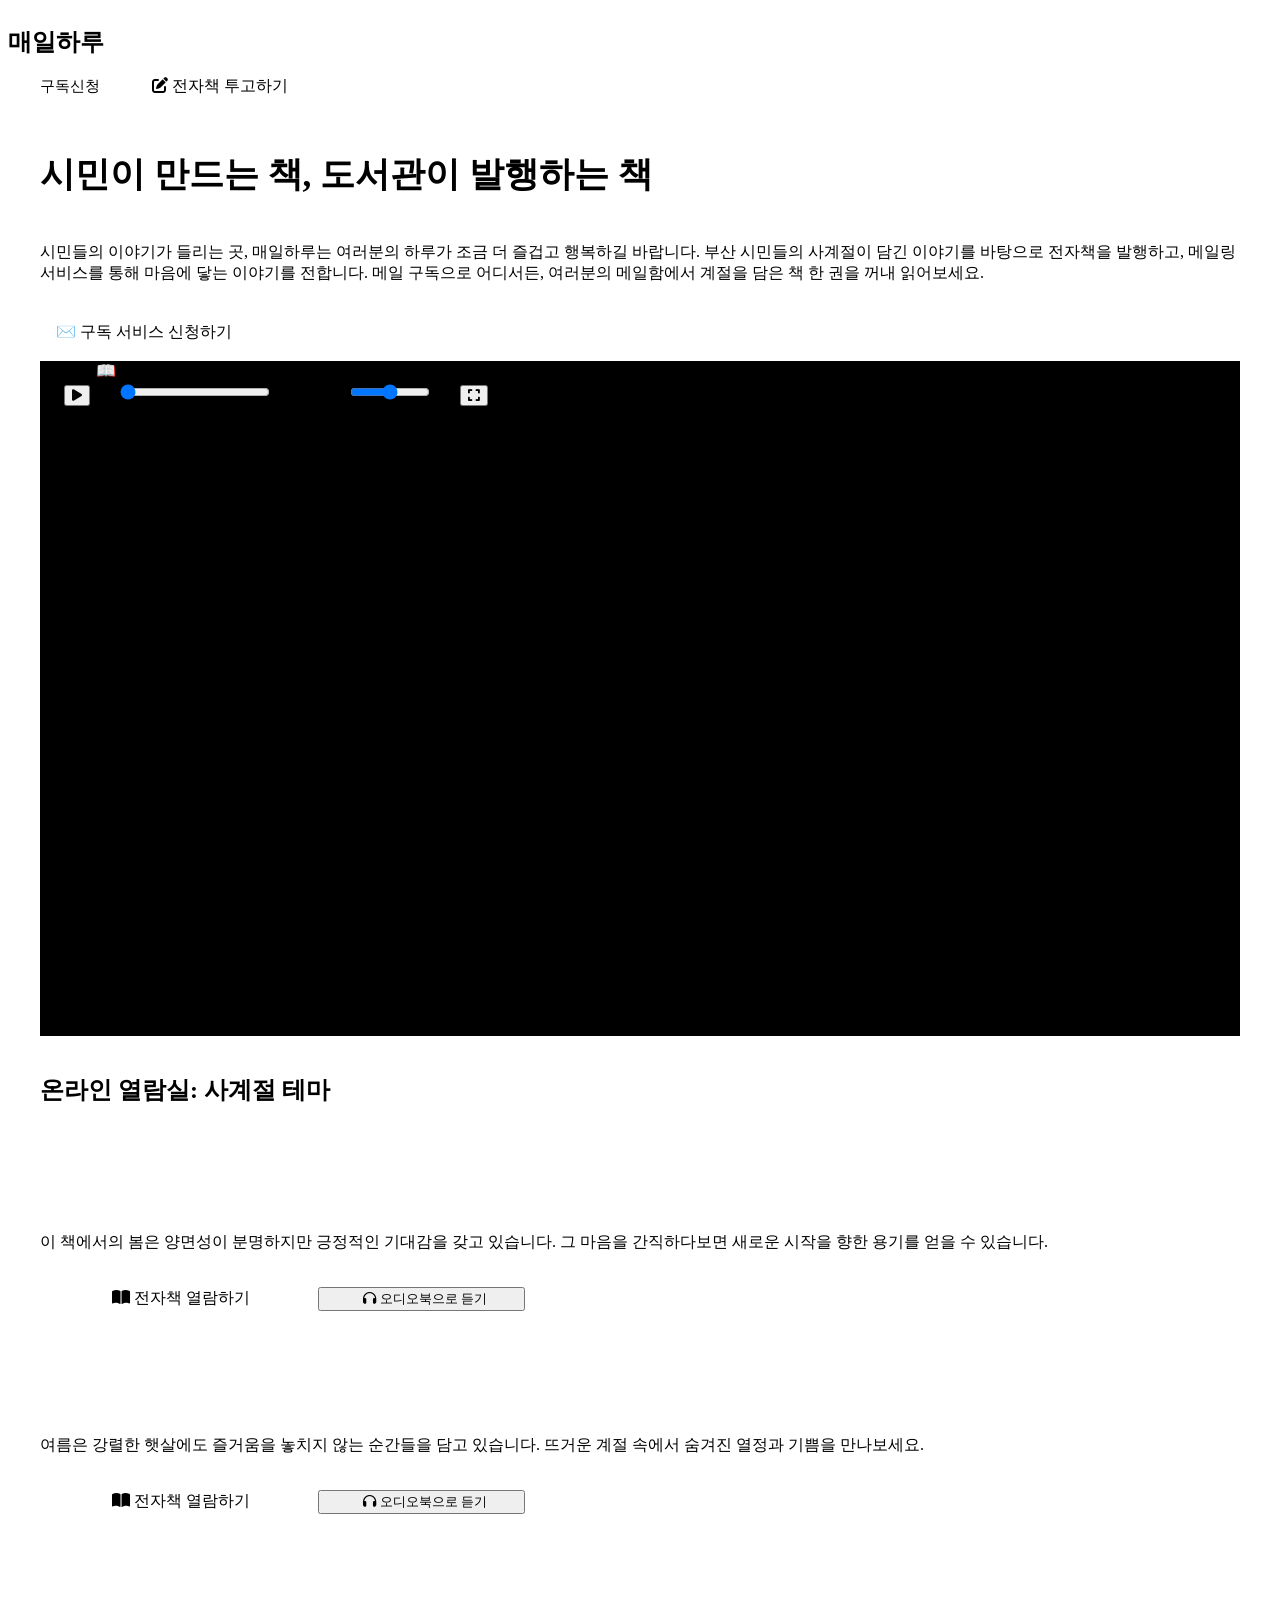
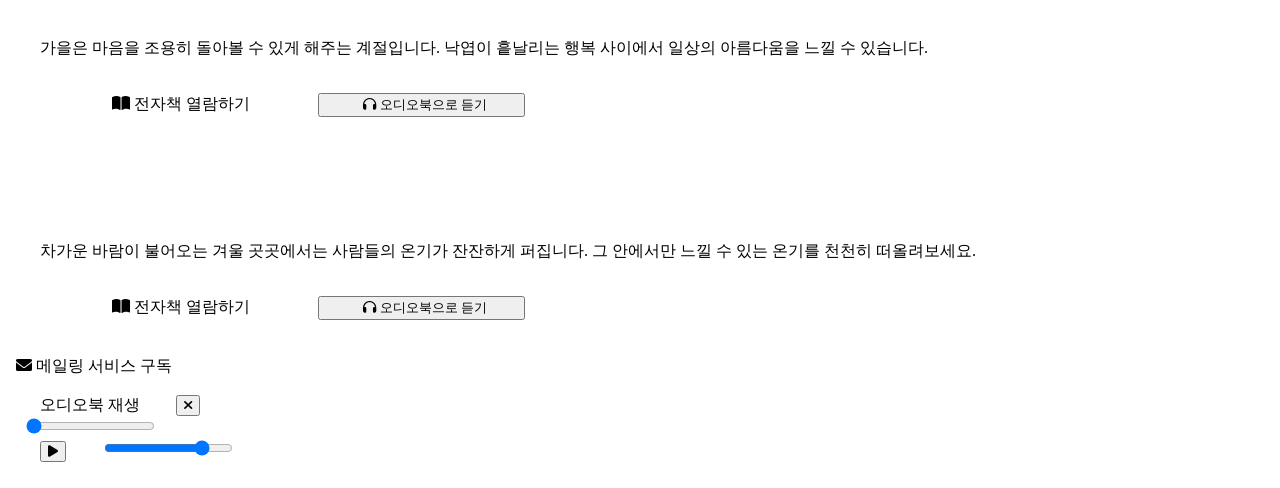
==== commit d7a894b3: "Update index.html" ====
--- a/index.html
+++ b/index.html
@@ -10,308 +10,315 @@
 
 <style>
 :root {
-    --primary-blue: #3f51b5;
-    --text-dark: #202124;
-    --text-gray: #5f6368;
-    --border-light: #dadce0;
-    --main-bg: #e0f2f7;
-    --card-bg: white;
-    --card-shadow: 0 4px 6px rgba(60,64,67,0.1),0 1px 3px rgba(60,64,67,0.08);
+    --primary-blue: #3f51b5;
+    --text-dark: #202124;
+    --text-gray: #5f6368;
+    --border-light: #dadce0;
+    --main-bg: #e0f2f7;
+    --card-bg: white;
+    --card-shadow: 0 4px 6px rgba(60,64,67,0.1),0 1px 3px rgba(60,64,67,0.08);
 }
 
 body {
-    margin:0;
-    font-family:'Noto Sans KR',sans-serif;
-    background:var(--main-bg);
-    line-height:1.6;
+    margin:0;
+    font-family:'Noto Sans KR',sans-serif;
+    background:var(--main-bg);
+    line-height:1.6;
 }
 a { text-decoration:none; color:inherit; }
 .container { max-width:1200px; margin:0 auto; padding:0 20px; }
 
 /* 상단 NAV */
 .top-nav {
-    background:white;
-    border-bottom:1px solid var(--border-light);
-    padding:10px 0;
-    display:flex;
-    justify-content:space-between;
-    align-items:center;
-    box-shadow:0 1px 2px rgba(0,0,0,0.05);
+    background:white;
+    border-bottom:1px solid var(--border-light);
+    padding:10px 0;
+    display:flex;
+    justify-content:space-between;
+    align-items:center;
+    box-shadow:0 1px 2px rgba(0,0,0,0.05);
 }
 .logo { font-size:1.5em; font-weight:700; color:var(--text-dark); }
 .top-nav-right { display:flex; gap:20px; align-items:center; }
 .top-nav-link { color:var(--text-gray); font-weight:500; font-size:0.95em; }
 .top-nav-link:hover { color:var(--primary-blue); }
 .top-nav-button {
-    background:var(--primary-blue);
-    color:white;
-    padding:8px 15px;
-    border-radius:5px;
-    font-size:0.9em;
+    background:var(--primary-blue);
+    color:white;
+    padding:8px 15px;
+    border-radius:5px;
+    font-size:0.9em;
 }
 .top-nav-button:hover { background:#303f9f; }
 
 /* 상단 이미지 배너 */
 .hero-banner {
-    background-image:url('images/top-banner.png');
-    background-size:cover;
-    background-position:center;
-    height:250px;
-    border-radius:8px;
-    position:relative;
-    box-shadow:0 4px 10px rgba(0,0,0,0.1);
-    margin-bottom:40px;
-    margin-top:25px;
+    background-image:url('images/top-banner.png');
+    background-size:cover;
+    background-position:center;
+    height:250px;
+    border-radius:8px;
+    position:relative;
+    box-shadow:0 4px 10px rgba(0,0,0,0.1);
+    margin-bottom:40px;
+    margin-top:25px;
 }
 .hero-banner::before {
-    content:"";
-    position:absolute;
-    top:0; left:0; right:0; bottom:0;
-    background-color:rgba(0,0,0,0.5);
-    border-radius:8px;
+    content:"";
+    position:absolute;
+    top:0; left:0; right:0; bottom:0;
+    background-color:rgba(0,0,0,0.5);
+    border-radius:8px;
 }
 .hero-banner-content {
-    position:relative;
-    z-index:1;
-    max-width:800px;
-    margin-left:40px;
-    color:white;
+    position:relative;
+    z-index:1;
+    max-width:800px;
+    margin-left:40px;
+    color:white;
 }
 .hero-banner-content h2 { font-size:2.2em; margin:0 0 10px 0; font-weight:700; }
 .hero-banner-content p { font-size:1em; margin-bottom:20px; }
 .banner-button {
-    /* 위치 변경: 왼쪽 하단으로 절대 배치 */
-    position: absolute;
-    left: 30px;
-    bottom: 30px;
-    background:white;
-    color:var(--primary-blue);
-    padding:10px 20px;
-    border-radius:5px;
-    font-weight:600;
-    z-index:2;
-}
-
-/* 영상 배너 */
+    position: absolute;
+    left: 30px;
+    bottom: 30px;
+    background:white;
+    color:var(--primary-blue);
+    padding:10px 20px;
+    border-radius:5px;
+    font-weight:600;
+    z-index:2;
+}
+
+/* 영상 배너 (수정된 부분) */
 .video-banner {
-    width: 100%;
-    height: 55vh;
-    margin: 20px 0 50px 0;
-    border-radius: 12px;
-    overflow: hidden;
-    position: relative;
-    box-shadow: 0 4px 15px rgba(0,0,0,0.2);
+    width: 100%;
+    /* height: 55vh; <- 제거됨 */
+    margin: 20px 0 50px 0;
+    border-radius: 12px;
+    overflow: hidden;
+    position: relative;
+    box-shadow: 0 4px 15px rgba(0,0,0,0.2);
+    background-color: black;
+    
+    /* 👇 16:9 비율 유지 (height: 9 / width: 16 = 56.25%) */
+    padding-bottom: 56.25%; 
+    height: 0; /* 패딩을 높이로 사용하기 위해 0으로 설정 */
 }
 .video-banner video {
-    width: 100%;
-    height: 100%;
-    object-fit: cover;
+    position: absolute; /* 부모가 height: 0이므로 절대 위치 */
+    top: 0;
+    left: 0;
+    width: 100%;
+    height: 100%;
+    object-fit: contain; /* 원본 비율 유지, 잘리지 않음 */
 }
 
 /* 📘 전자책 버튼 */
 .ebook-button {
-    position: absolute;
-    top: 20px;
-    right: 20px;
-    background: white;
-    color: var(--primary-blue);
-    padding: 12px 20px;
-    border-radius: 8px;
-    font-weight: 600;
-    font-size: 16px;
-    z-index: 10;
-    box-shadow: 0 4px 10px rgba(0,0,0,0.2);
-    transition: 0.2s;
+    position: absolute;
+    top: 20px;
+    right: 20px;
+    background: white;
+    color: var(--primary-blue);
+    padding: 12px 20px;
+    border-radius: 8px;
+    font-weight: 600;
+    font-size: 16px;
+    z-index: 10;
+    box-shadow: 0 4px 10px rgba(0,0,0,0.2);
+    transition: 0.2s;
 }
 .ebook-button:hover { background: #e8e8ff; }
 
-/* 커스텀 비디오 컨트롤 */
+/* 비디오 커스텀 컨트롤 */
 #videoControls {
-    position: absolute;
-    right: 20px;
-    bottom: 20px;
-    display: flex;
-    gap: 10px;
-    align-items: center;
-    background: rgba(0,0,0,0.55);
-    padding: 10px;
-    border-radius: 50px;
-    backdrop-filter: blur(5px);
+    position: absolute;
+    right: 20px;
+    bottom: 20px;
+    display: flex;
+    gap: 10px;
+    align-items: center;
+    background: rgba(0,0,0,0.55);
+    padding: 10px;
+    border-radius: 50px;
+    backdrop-filter: blur(5px);
 }
 #videoControls button {
-    background: transparent;
-    border: none;
-    color: white;
-    font-size: 20px;
-    cursor: pointer;
+    background: transparent;
+    border: none;
+    color: white;
+    font-size: 20px;
+    cursor: pointer;
 }
 #volumeIcon {
-    color: white;
-    font-size: 18px;
-    margin-right: 5px;
+    color: white;
+    font-size: 18px;
+    margin-right: 5px;
 }
 #volumeControl { width: 80px; }
 #progressControl { width: 150px; }
 
 /* 시즌 카드 */
 .section-title {
-    font-size:1.8em;
-    font-weight:700;
-    text-align:center;
-    margin-bottom:25px;
+    font-size:1.8em;
+    font-weight:700;
+    text-align:center;
+    margin-bottom:25px;
 }
 .season-panels {
-    display:grid;
-    grid-template-columns:1fr;
-    gap:25px;
-    margin-bottom:40px;
+    display:grid;
+    grid-template-columns:1fr;
+    gap:25px;
+    margin-bottom:40px;
 }
 @media(min-width:768px){
-    .season-panels { grid-template-columns:1fr 1fr; }
+    .season-panels { grid-template-columns:1fr 1fr; }
 }
 @media(min-width:1024px){
-    .season-panels { gap:40px; }
+    .season-panels { gap:40px; }
 }
 
 .season-panel {
-    background:var(--card-bg);
-    border-radius:10px;
-    box-shadow:var(--card-shadow);
-    overflow:hidden;
-    display:flex;
-    flex-direction:column;
-    border:1px solid var(--border-light);
-    transition: transform 0.2s, box-shadow 0.2s;
-    position:relative;
+    background:var(--card-bg);
+    border-radius:10px;
+    box-shadow:var(--card-shadow);
+    overflow:hidden;
+    display:flex;
+    flex-direction:column;
+    border:1px solid var(--border-light);
+    transition: transform 0.2s, box-shadow 0.2s;
+    position:relative;
 }
 .season-panel:hover {
-    transform:translateY(-5px);
-    box-shadow:0 8px 15px rgba(0,0,0,0.15);
+    transform:translateY(-5px);
+    box-shadow:0 8px 15px rgba(0,0,0,0.15);
 }
 .season-panel-image {
-    width:100%;
-    height:350px;
-    background-size:cover;
-    background-position:center;
-    border-bottom:1px solid var(--border-light);
-    position:relative;
+    width:100%;
+    height:350px;
+    background-size:cover;
+    background-position:center;
+    border-bottom:1px solid var(--border-light);
+    position:relative;
 }
 .season-panel-image::before {
-    content:"";
-    position:absolute;
-    top:0; left:0; right:0; bottom:0;
-    background-color:rgba(0,0,0,0.3);
-    transition:0.2s;
+    content:"";
+    position:absolute;
+    top:0; left:0; right:0; bottom:0;
+    background-color:rgba(0,0,0,0.3);
+    transition:0.2s;
 }
 .season-panel:hover .season-panel-image::before {
-    background-color:rgba(0,0,0,0.5);
+    background-color:rgba(0,0,0,0.5);
 }
 .season-panel-content {
-    padding:20px 25px 25px;
-    flex-grow:1;
-    text-align:center;
-    position:relative;
-    z-index:2;
-    color:var(--text-dark);
+    padding:20px 25px 25px;
+    flex-grow:1;
+    text-align:center;
+    position:relative;
+    z-index:2;
+    color:var(--text-dark);
 }
 .season-panel-content p {
-    color:var(--text-gray);
-    margin-bottom:20px;
+    color:var(--text-gray);
+    margin-bottom:20px;
 }
 
 .panel-actions {
-    display:flex;
-    flex-direction:column;
-    gap:10px;
+    display:flex;
+    flex-direction:column;
+    gap:10px;
 }
 .panel-button {
-    display:block;
-    width:100%;
-    padding:12px 15px;
-    font-size:1rem;
-    border-radius:5px;
-    font-weight:500;
-    text-align:center;
-    transition:0.2s;
-    box-sizing:border-box;
+    display:block;
+    width:100%;
+    padding:12px 15px;
+    font-size:1rem;
+    border-radius:5px;
+    font-weight:500;
+    text-align:center;
+    transition:0.2s;
+    box-sizing:border-box;
 }
 .read-button {
-    background:var(--primary-blue);
-    color:white;
-    border:1px solid var(--primary-blue);
+    background:var(--primary-blue);
+    color:white;
+    border:1px solid var(--primary-blue);
 }
 .read-button:hover { background:#303f9f; }
 .audio-button {
-    background:#FF5722;
-    color:white;
-    border:1px solid #FF5722;
+    background:#FF5722;
+    color:white;
+    border:1px solid #FF5722;
 }
 .audio-button:hover { background:#E64A19; }
 
 /* 푸터 */
 .footer-actions {
-    background:white;
-    border-top:1px solid var(--border-light);
-    padding:30px 0;
-    text-align:center;
-    margin-top:40px;
+    background:white;
+    border-top:1px solid var(--border-light);
+    padding:30px 0;
+    text-align:center;
+    margin-top:40px;
 }
 .footer-actions .button {
-    display:inline-flex;
-    align-items:center;
-    padding:12px 25px;
-    border-radius:6px;
-    font-weight:500;
-    cursor:pointer;
-    box-shadow:0 1px 3px rgba(60,64,67,0.1);
-    margin:0 5px;
+    display:inline-flex;
+    align-items:center;
+    padding:12px 25px;
+    border-radius:6px;
+    font-weight:500;
+    cursor:pointer;
+    box-shadow:0 1px 3px rgba(60,64,67,0.1);
+    margin:0 5px;
 }
 
 /* 오디오 팝업 */
 .audio-popup {
-    position: fixed;
-    bottom: 30px;
-    right: 30px;
-    width: 320px;
-    background: white;
-    border-radius: 12px;
-    box-shadow: 0 8px 20px rgba(0,0,0,0.2);
-    padding: 20px;
-    display: none;
-    z-index: 9999;
+    position: fixed;
+    bottom: 30px;
+    right: 30px;
+    width: 320px;
+    background: white;
+    border-radius: 12px;
+    box-shadow: 0 8px 20px rgba(0,0,0,0.2);
+    padding: 20px;
+    display: none;
+    z-index: 9999;
 }
 .audio-header {
-    display: flex;
-    justify-content: space-between;
-    align-items: center;
-    font-weight: 700;
-    margin-bottom: 10px;
+    display: flex;
+    justify-content: space-between;
+    align-items: center;
+    font-weight: 700;
+    margin-bottom: 10px;
 }
 .audio-header button {
-    background: none;
-    border: none;
-    font-size: 18px;
-    cursor: pointer;
+    background: none;
+    border: none;
+    font-size: 18px;
+    cursor: pointer;
 }
 #audioSeek {
-    width: 100%;
-    margin: 10px 0;
+    width: 100%;
+    margin: 10px 0;
 }
 .audio-controls {
-    display: flex;
-    align-items: center;
-    gap: 10px;
+    display: flex;
+    align-items: center;
+    gap: 10px;
 }
 .audio-controls button {
-    background: #3f51b5;
-    color:white;
-    border:none;
-    padding:10px 12px;
-    border-radius:50%;
-    cursor:pointer;
+    background: #3f51b5;
+    color:white;
+    border:none;
+    padding:10px 12px;
+    border-radius:50%;
+    cursor:pointer;
 }
 .audio-controls input {
-    flex-grow: 1;
+    flex-grow: 1;
 }
 </style>
 </head>
@@ -319,77 +326,74 @@
 <body>
 
 <nav class="top-nav">
-  <div class="logo">매일하루</div>
-  <div class="top-nav-right">
-    <a href="https://naver.me/x6x6E7L2" target="_blank" class="top-nav-link">구독신청</a>
-    <a href="https://naver.me/531Nnlro" target="_blank" class="top-nav-button"><i class="fas fa-edit"></i> 전자책 투고하기</a>
-  </div>
+  <div class="logo">매일하루</div>
+  <div class="top-nav-right">
+    <a href="https://naver.me/x6x6E7L2" target="_blank" class="top-nav-link">구독신청</a>
+    <a href="https://naver.me/531Nnlro" target="_blank" class="top-nav-button"><i class="fas fa-edit"></i> 전자책 투고하기</a>
+  </div>
 </nav>
 
 <div class="container">
 
-  <!-- 상단 이미지 배너 -->
-  <div class="hero-banner">
-    <div class="hero-banner-content">
-      <h2>시민이 만드는 책, 도서관이 발행하는 책</h2>
-      <p>시민들의 이야기가 들리는 곳, 매일하루는 여러분의 하루가 조금 더 즐겁고 행복하길 바랍니다.
+    <div class="hero-banner">
+    <div class="hero-banner-content">
+      <h2>시민이 만드는 책, 도서관이 발행하는 책</h2>
+      <p>시민들의 이야기가 들리는 곳, 매일하루는 여러분의 하루가 조금 더 즐겁고 행복하길 바랍니다.
 부산 시민들의 사계절이 담긴 이야기를 바탕으로 전자책을 발행하고, 메일링 서비스를 통해 마음에 닿는 이야기를 전합니다.
 메일 구독으로 어디서든, 여러분의 메일함에서 계절을 담은 책 한 권을 꺼내 읽어보세요.</p>
-      <!-- (텍스트 영역은 그대로 두었고 버튼은 아래에 절대위치로 배치됨) -->
-    </div>
-    <!-- 왼쪽 하단 구독 버튼 (절대 위치) -->
-    <a href="https://naver.me/x6x6E7L2" target="_blank" class="banner-button">✉️ 구독 서비스 신청하기</a>
-  </div>
-
-  <!-- 영상 배너 -->
-  <div class="video-banner">
-    <video id="mainVideo" playsinline>
-      <source src="video/banner.mp4" type="video/mp4">
-      지원되지 않는 브라우저입니다.
-    </video>
-
-    <!-- 📘 전자책으로 보기 버튼 (연결: banner.epub / 반려동물) -->
-    <a href="viewer.html?epub=banner.epub&title=반려동물" class="ebook-button">
-      📖 전자책으로 보기
-    </a>
-
-    <div id="videoControls">
-      <button id="playPauseBtn"><i class="fas fa-play"></i></button>
-      <input type="range" id="progressControl" min="0" max="100" value="0" step="0.1">
-      <i class="fas fa-volume-up" id="volumeIcon"></i>
-      <input type="range" id="volumeControl" min="0" max="1" step="0.05" value="0.5">
-      <button id="fullscreenBtn"><i class="fas fa-expand"></i></button>
-    </div>
-  </div>
-
-  <h2 class="section-title">온라인 열람실: 사계절 테마</h2>
-  <div class="season-panels" id="seasonPanels"></div>
+    </div>
+
+    <a href="https://naver.me/x6x6E7L2" target="_blank" class="banner-button">✉️ 구독 서비스 신청하기</a>
+  </div>
+
+    <div class="video-banner">
+    <video id="mainVideo" playsinline>
+      <source src="video/banner.mp4" type="video/mp4">
+      지원되지 않는 브라우저입니다.
+    </video>
+
+    <a href="viewer.html?epub=banner.epub&title=반려동물" class="ebook-button">
+      📖 전자책으로 보기
+    </a>
+
+    <div id="videoControls">
+      <button id="playPauseBtn"><i class="fas fa-play"></i></button>
+      <input type="range" id="progressControl" min="0" max="100" value="0" step="0.1">
+      <i class="fas fa-volume-up" id="volumeIcon"></i>
+      <input type="range" id="volumeControl" min="0" max="1" step="0.05" value="0.5">
+      <button id="fullscreenBtn"><i class="fas fa-expand"></i></button>
+    </div>
+  </div>
+
+  <h2 class="section-title">온라인 열람실: 사계절 테마</h2>
+  <div class="season-panels" id="seasonPanels"></div>
 
 </div>
 
 <div class="footer-actions">
-  <a href="https://naver.me/x6x6E7L2" target="_blank" class="button"><i class="fas fa-envelope"></i> 메일링 서비스 구독</a>
+  <a href="https://naver.me/x6x6E7L2" target="_blank" class="button"><i class="fas fa-envelope"></i> 메일링 서비스 구독</a>
 </div>
 
-<!-- 오디오 팝업 -->
 <div id="audioPopup" class="audio-popup">
-    <div class="audio-header">
-        <span id="audioTitle">오디오북 재생</span>
-        <button id="audioCloseBtn"><i class="fas fa-times"></i></button>
-    </div>
-
-    <input type="range" id="audioSeek" value="0" min="0" max="100" step="0.1">
-
-    <div class="audio-controls">
-        <button id="audioPlayPause"><i class="fas fa-play"></i></button>
-        <input type="range" id="audioVolume" min="0" max="1" step="0.05" value="0.8">
-    </div>
-
-    <audio id="audioPlayer"></audio>
+    <div class="audio-header">
+        <span id="audioTitle">오디오북 재생</span>
+        <button id="audioCloseBtn"><i class="fas fa-times"></i></button>
+    </div>
+
+    <input type="range" id="audioSeek" value="0" min="0" max="100" step="0.1">
+
+    <div class="audio-controls">
+        <button id="audioPlayPause"><i class="fas fa-play"></i></button>
+        <input type="range" id="audioVolume" min="0" max="1" step="0.05" value="0.8">
+    </div>
+
+    <audio id="audioPlayer"></audio>
 </div>
 
 <script>
-/* 영상 제어 */
+/* ------------------------------
+     🎬 영상 제어
+------------------------------ */
 const video = document.getElementById("mainVideo");
 const playPauseBtn = document.getElementById("playPauseBtn");
 const volumeControl = document.getElementById("volumeControl");
@@ -402,74 +406,80 @@
 playIcon.classList.replace("fa-pause", "fa-play");
 
 playPauseBtn.addEventListener("click", () => {
-    if(video.paused){
-        video.play();
-        playIcon.classList.replace("fa-play", "fa-pause");
-    } else {
-        video.pause();
-        playIcon.classList.replace("fa-pause", "fa-play");
-    }
+    if(video.paused){
+        video.play();
+        playIcon.classList.replace("fa-play", "fa-pause");
+    } else {
+        video.pause();
+        playIcon.classList.replace("fa-pause", "fa-play");
+    }
 });
 
 volumeControl.addEventListener("input", () => {
-    video.volume = volumeControl.value;
-    if(video.volume === 0){
-        volumeIcon.classList.replace("fa-volume-up", "fa-volume-mute");
-    } else {
-        volumeIcon.classList.replace("fa-volume-mute", "fa-volume-up");
-    }
+    video.volume = volumeControl.value;
+    if(video.volume === 0){
+        volumeIcon.classList.replace("fa-volume-up", "fa-volume-mute");
+    } else {
+        volumeIcon.classList.replace("fa-volume-mute", "fa-volume-up");
+    }
 });
 
 fullscreenBtn.addEventListener("click", () => {
-    if (!document.fullscreenElement) {
-        video.parentElement.requestFullscreen();
-    } else {
-        document.exitFullscreen();
-    }
+    if (!document.fullscreenElement) {
+        video.parentElement.requestFullscreen();
+    } else {
+        document.exitFullscreen();
+    }
 });
 
 video.addEventListener("timeupdate", () => {
-    if(video.duration) progressControl.value = (video.currentTime / video.duration) * 100;
+    if(video.duration) progressControl.value = (video.currentTime / video.duration) * 100;
 });
 
 progressControl.addEventListener("input", () => {
-    if(video.duration) video.currentTime = (progressControl.value / 100) * video.duration;
-});
-
-/* 시즌 카드 */
+    if(video.duration) video.currentTime = (progressControl.value / 100) * video.duration;
+});
+
+
+/* ------------------------------
+     🍃 시즌 카드 자동 생성
+------------------------------ */
 const seasonPanelsElement = document.getElementById('seasonPanels');
 
 const seasonData = [
-    { theme: "봄", title: "새로운 시작", desc: "이 책에서의 봄은 양면성이 분명하지만 긍정적인 기대감을 갖고 있습니다. 그 마음을 간직하다보면 새로운 시작을 향한 용기를 얻을 수 있습니다. ", imageUrl: "images/spring.png", epubFile: "book_spring.epub", audioFile: "audio/spring.mp3" },
-    { theme: "여름", title: "뜨거운 열정", desc: "여름은 강렬한 햇살에도 즐거움을 놓치지 않는 순간들을 담고 있습니다. 뜨거운 계절 속에서 숨겨진 열정과 기쁨을 만나보세요. ", imageUrl: "images/summer.png", epubFile: "book_summer.epub", audioFile: "audio/summer.mp3" },
-    { theme: "가을", title: "사색의 계절", desc: "가을은 마음을 조용히 돌아볼 수 있게 해주는 계절입니다. 낙엽이 흩날리는 행복 사이에서 일상의 아름다움을 느낄 수 있습니다.", imageUrl: "images/autumn.png", epubFile: "book_autumn.epub", audioFile: "audio/autumn.mp3" },
-    { theme: "겨울", title: "따뜻한 위로", desc: "차가운 바람이 불어오는 겨울 곳곳에서는 사람들의 온기가 잔잔하게 퍼집니다. 그 안에서만 느낄 수 있는 온기를 천천히 떠올려보세요.", imageUrl: "images/winter.png", epubFile: "book_winter.epub", audioFile: "audio/winter.mp3" }
+    { theme: "봄", title: "새로운 시작", desc: "이 책에서의 봄은 양면성이 분명하지만 긍정적인 기대감을 갖고 있습니다. 그 마음을 간직하다보면 새로운 시작을 향한 용기를 얻을 수 있습니다. ", imageUrl: "images/spring.png", epubFile: "book_spring.epub", audioFile: "audio/spring.mp3" },
+    { theme: "여름", title: "뜨거운 열정", desc: "여름은 강렬한 햇살에도 즐거움을 놓치지 않는 순간들을 담고 있습니다. 뜨거운 계절 속에서 숨겨진 열정과 기쁨을 만나보세요. ", imageUrl: "images/summer.png", epubFile: "book_summer.epub", audioFile: "audio/summer.mp3" },
+    { theme: "가을", title: "사색의 계절", desc: "가을은 마음을 조용히 돌아볼 수 있게 해주는 계절입니다. 낙엽이 흩날리는 행복 사이에서 일상의 아름다움을 느낄 수 있습니다.", imageUrl: "images/autumn.png", epubFile: "book_autumn.epub", audioFile: "audio/autumn.mp3" },
+    { theme: "겨울", title: "따뜻한 위로", desc: "차가운 바람이 불어오는 겨울 곳곳에서는 사람들의 온기가 잔잔하게 퍼집니다. 그 안에서만 느낄 수 있는 온기를 천천히 떠올려보세요.", imageUrl: "images/winter.png", epubFile: "book_winter.epub", audioFile: "audio/winter.mp3" }
 ];
 
 function createSeasonPanel(season){
-  const viewerLink = `viewer.html?epub=${encodeURIComponent(season.epubFile)}&title=${encodeURIComponent(season.title)}`;
-  return `
-  <div class="season-panel">
-    <a href="${viewerLink}" target="_blank">
-      <div class="season-panel-image" style="background-image: url('${season.imageUrl}');"></div>
-    </a>
-    <div class="season-panel-content">
-      <p>${season.desc}</p>
-      <div class="panel-actions">
-        <a href="${viewerLink}" target="_blank" class="panel-button read-button">
-          <i class="fas fa-book-open"></i> 전자책 열람하기
-        </a>
-        <button class="panel-button audio-button" onclick="openAudioPlayer('${season.audioFile}', '${season.title}')">
-          <i class="fas fa-headphones"></i> 오디오북으로 듣기
-        </button>
-      </div>
-    </div>
-  </div>`;
+  const viewerLink = `viewer.html?epub=${encodeURIComponent(season.epubFile)}&title=${encodeURIComponent(season.title)}`;
+  return `
+  <div class="season-panel">
+    <a href="${viewerLink}" target="_blank">
+      <div class="season-panel-image" style="background-image: url('${season.imageUrl}');"></div>
+    </a>
+    <div class="season-panel-content">
+      <p>${season.desc}</p>
+      <div class="panel-actions">
+        <a href="${viewerLink}" target="_blank" class="panel-button read-button">
+          <i class="fas fa-book-open"></i> 전자책 열람하기
+        </a>
+        <button class="panel-button audio-button" onclick="openAudioPlayer('${season.audioFile}', '${season.title}')">
+          <i class="fas fa-headphones"></i> 오디오북으로 듣기
+        </button>
+      </div>
+    </div>
+  </div>`;
 }
 
 seasonPanelsElement.innerHTML = seasonData.map(createSeasonPanel).join('');
 
-/* 오디오 플레이어 */
+
+/* ------------------------------
+     🎧 오디오 플레이어
+------------------------------ */
 const audioPopup = document.getElementById("audioPopup");
 const audioPlayer = document.getElementById("audioPlayer");
 const audioTitle = document.getElementById("audioTitle");
@@ -480,44 +490,44 @@
 const audioIcon = audioPlayPause.querySelector("i");
 
 function openAudioPlayer(audioFile, title) {
-    audioPopup.style.display = "block";
-    audioTitle.textContent = `${title} (오디오북)`;
-    audioPlayer.src = audioFile;
-    audioPlayer.volume = audioVolume.value;
-
-    audioPlayer.addEventListener("loadedmetadata", () => {
-        audioSeek.max = audioPlayer.duration;
-    });
-
-    audioPlayer.play();
-    audioIcon.classList.replace("fa-play", "fa-pause");
+    audioPopup.style.display = "block";
+    audioTitle.textContent = `${title} (오디오북)`;
+    audioPlayer.src = audioFile;
+    audioPlayer.volume = audioVolume.value;
+
+    audioPlayer.addEventListener("loadedmetadata", () => {
+        audioSeek.max = audioPlayer.duration;
+    });
+
+    audioPlayer.play();
+    audioIcon.classList.replace("fa-play", "fa-pause");
 }
 
 audioPlayPause.addEventListener("click", () => {
-    if (audioPlayer.paused) {
-        audioPlayer.play();
-        audioIcon.classList.replace("fa-play", "fa-pause");
-    } else {
-        audioPlayer.pause();
-        audioIcon.classList.replace("fa-pause", "fa-play");
-    }
+    if (audioPlayer.paused) {
+        audioPlayer.play();
+        audioIcon.classList.replace("fa-play", "fa-pause");
+    } else {
+        audioPlayer.pause();
+        audioIcon.classList.replace("fa-pause", "fa-play");
+    }
 });
 
 audioVolume.addEventListener("input", () => {
-    audioPlayer.volume = audioVolume.value;
+    audioPlayer.volume = audioVolume.value;
 });
 
 audioSeek.addEventListener("input", () => {
-    audioPlayer.currentTime = audioSeek.value;
+    audioPlayer.currentTime = audioSeek.value;
 });
 
 audioPlayer.addEventListener("timeupdate", () => {
-    audioSeek.value = audioPlayer.currentTime;
+    audioSeek.value = audioPlayer.currentTime;
 });
 
 audioCloseBtn.addEventListener("click", () => {
-    audioPlayer.pause();
-    audioPopup.style.display = "none";
+    audioPlayer.pause();
+    audioPopup.style.display = "none";
 });
 </script>
 
@@ -535,4 +545,3 @@
 
 
 
-
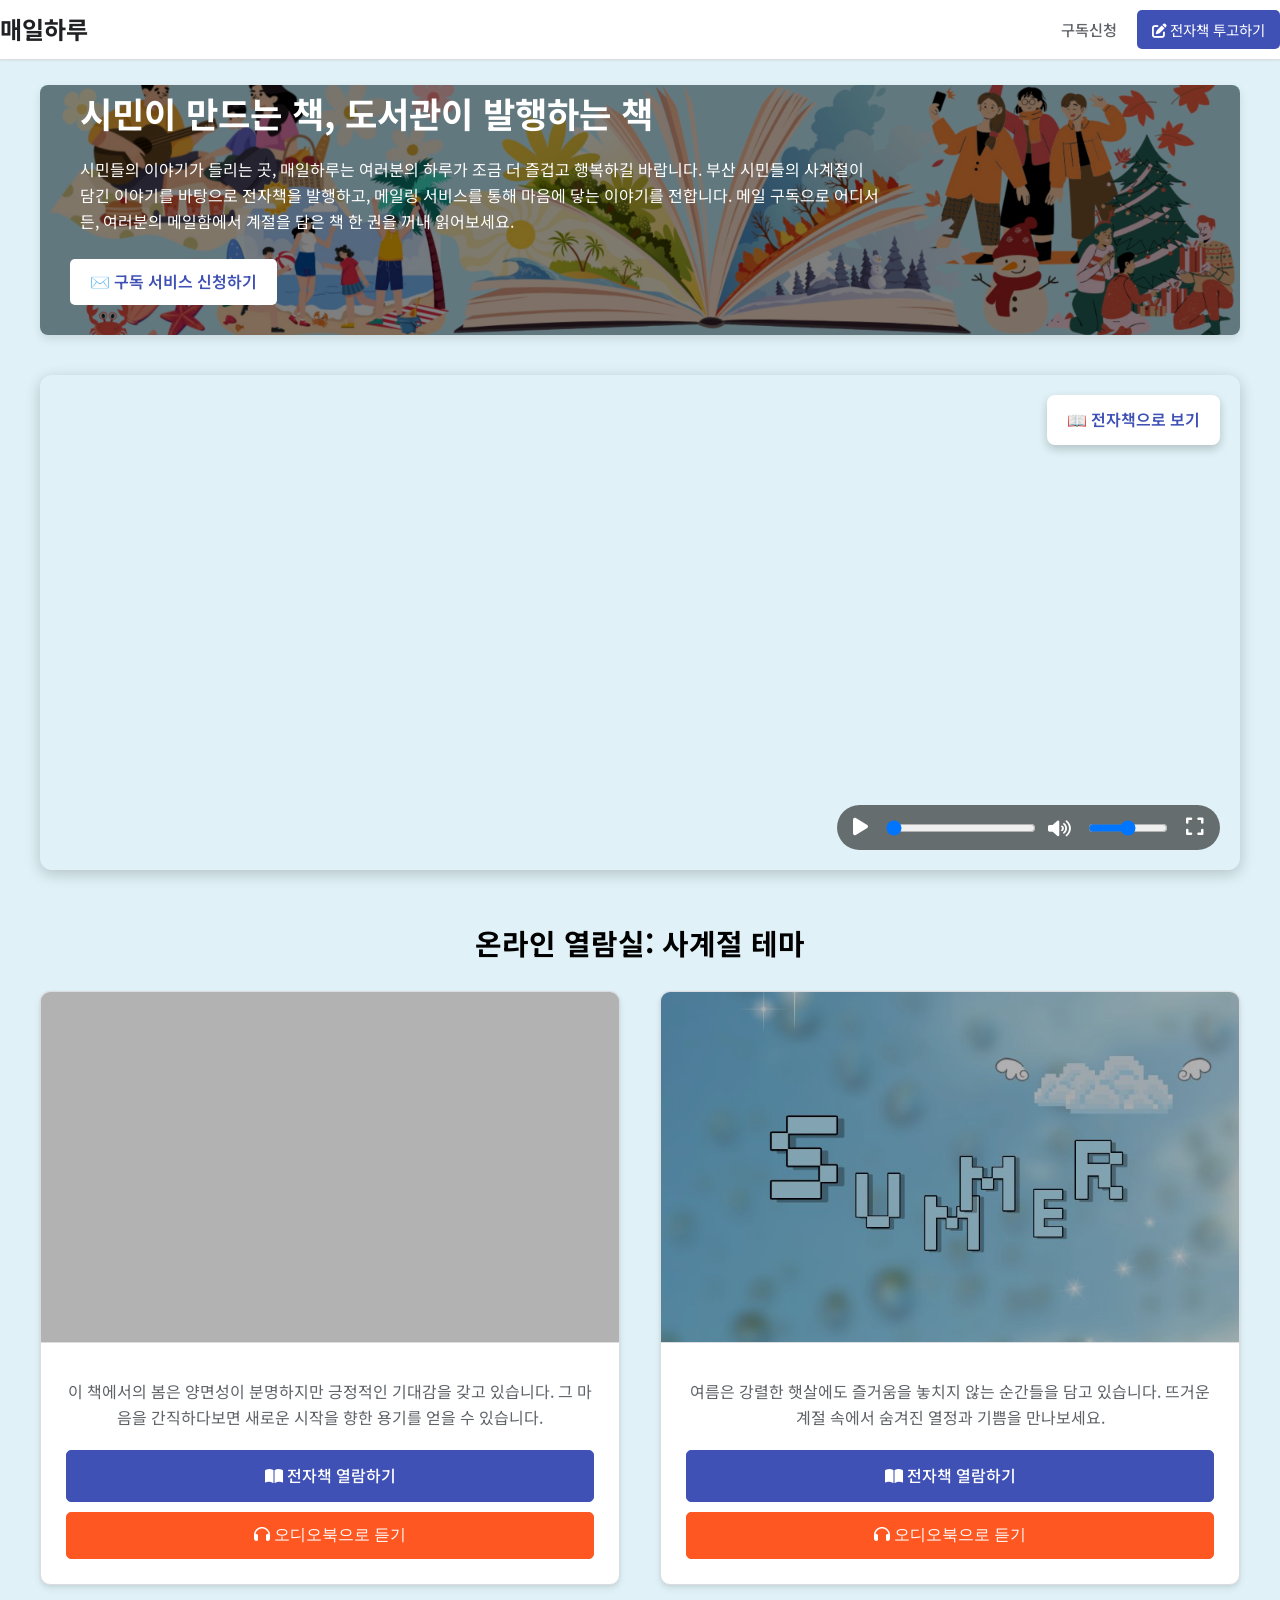
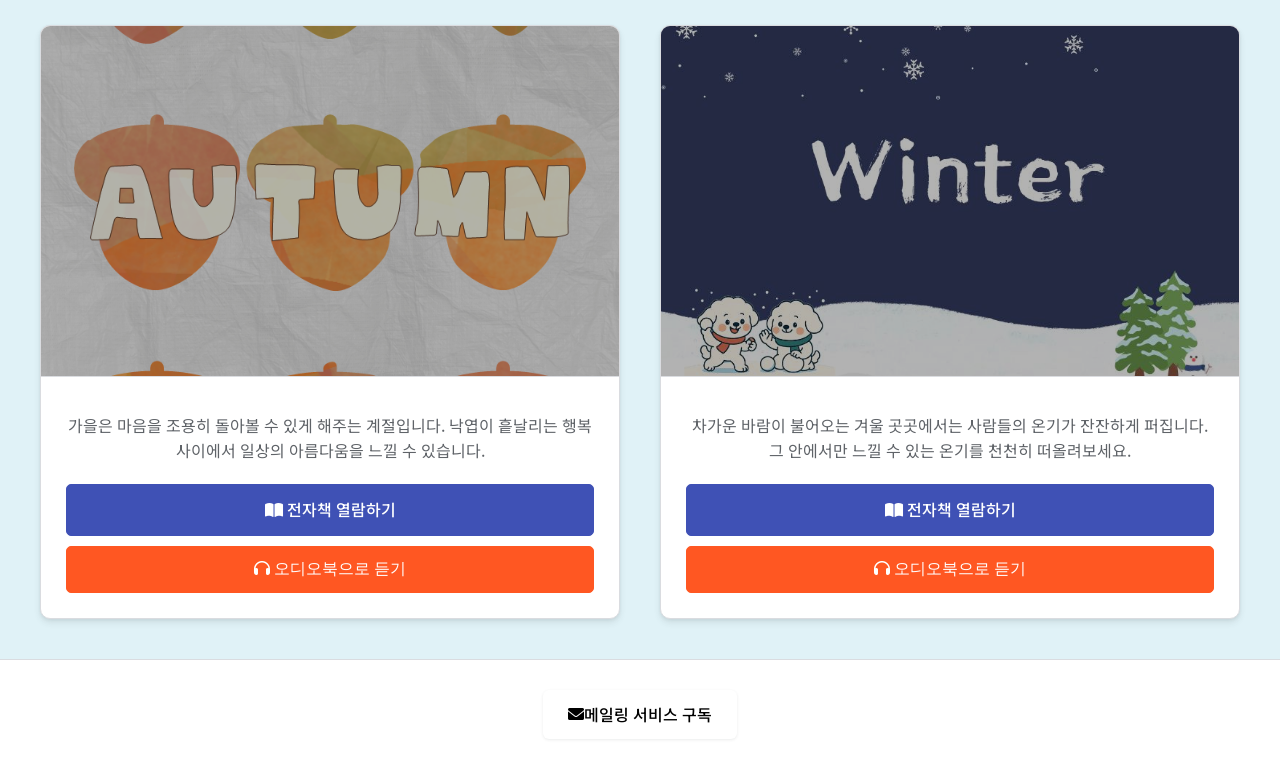
==== commit 860302e2: "Update index.html" ====
--- a/index.html
+++ b/index.html
@@ -10,315 +10,307 @@
 
 <style>
 :root {
-    --primary-blue: #3f51b5;
-    --text-dark: #202124;
-    --text-gray: #5f6368;
-    --border-light: #dadce0;
-    --main-bg: #e0f2f7;
-    --card-bg: white;
-    --card-shadow: 0 4px 6px rgba(60,64,67,0.1),0 1px 3px rgba(60,64,67,0.08);
+    --primary-blue: #3f51b5;
+    --text-dark: #202124;
+    --text-gray: #5f6368;
+    --border-light: #dadce0;
+    --main-bg: #e0f2f7;
+    --card-bg: white;
+    --card-shadow: 0 4px 6px rgba(60,64,67,0.1),0 1px 3px rgba(60,64,67,0.08);
 }
 
 body {
-    margin:0;
-    font-family:'Noto Sans KR',sans-serif;
-    background:var(--main-bg);
-    line-height:1.6;
+    margin:0;
+    font-family:'Noto Sans KR',sans-serif;
+    background:var(--main-bg);
+    line-height:1.6;
 }
 a { text-decoration:none; color:inherit; }
 .container { max-width:1200px; margin:0 auto; padding:0 20px; }
 
 /* 상단 NAV */
 .top-nav {
-    background:white;
-    border-bottom:1px solid var(--border-light);
-    padding:10px 0;
-    display:flex;
-    justify-content:space-between;
-    align-items:center;
-    box-shadow:0 1px 2px rgba(0,0,0,0.05);
+    background:white;
+    border-bottom:1px solid var(--border-light);
+    padding:10px 0;
+    display:flex;
+    justify-content:space-between;
+    align-items:center;
+    box-shadow:0 1px 2px rgba(0,0,0,0.05);
 }
 .logo { font-size:1.5em; font-weight:700; color:var(--text-dark); }
 .top-nav-right { display:flex; gap:20px; align-items:center; }
 .top-nav-link { color:var(--text-gray); font-weight:500; font-size:0.95em; }
 .top-nav-link:hover { color:var(--primary-blue); }
 .top-nav-button {
-    background:var(--primary-blue);
-    color:white;
-    padding:8px 15px;
-    border-radius:5px;
-    font-size:0.9em;
+    background:var(--primary-blue);
+    color:white;
+    padding:8px 15px;
+    border-radius:5px;
+    font-size:0.9em;
 }
 .top-nav-button:hover { background:#303f9f; }
 
 /* 상단 이미지 배너 */
 .hero-banner {
-    background-image:url('images/top-banner.png');
-    background-size:cover;
-    background-position:center;
-    height:250px;
-    border-radius:8px;
-    position:relative;
-    box-shadow:0 4px 10px rgba(0,0,0,0.1);
-    margin-bottom:40px;
-    margin-top:25px;
+    background-image:url('images/top-banner.png');
+    background-size:cover;
+    background-position:center;
+    height:250px;
+    border-radius:8px;
+    position:relative;
+    box-shadow:0 4px 10px rgba(0,0,0,0.1);
+    margin-bottom:40px;
+    margin-top:25px;
 }
 .hero-banner::before {
-    content:"";
-    position:absolute;
-    top:0; left:0; right:0; bottom:0;
-    background-color:rgba(0,0,0,0.5);
-    border-radius:8px;
+    content:"";
+    position:absolute;
+    top:0; left:0; right:0; bottom:0;
+    background-color:rgba(0,0,0,0.5);
+    border-radius:8px;
 }
 .hero-banner-content {
-    position:relative;
-    z-index:1;
-    max-width:800px;
-    margin-left:40px;
-    color:white;
+    position:relative;
+    z-index:1;
+    max-width:800px;
+    margin-left:40px;
+    color:white;
 }
 .hero-banner-content h2 { font-size:2.2em; margin:0 0 10px 0; font-weight:700; }
 .hero-banner-content p { font-size:1em; margin-bottom:20px; }
 .banner-button {
-    position: absolute;
-    left: 30px;
-    bottom: 30px;
-    background:white;
-    color:var(--primary-blue);
-    padding:10px 20px;
-    border-radius:5px;
-    font-weight:600;
-    z-index:2;
-}
-
-/* 영상 배너 (수정된 부분) */
+    position: absolute;
+    left: 30px;
+    bottom: 30px;
+    background:white;
+    color:var(--primary-blue);
+    padding:10px 20px;
+    border-radius:5px;
+    font-weight:600;
+    z-index:2;
+}
+
+/* 영상 배너 */
 .video-banner {
-    width: 100%;
-    /* height: 55vh; <- 제거됨 */
-    margin: 20px 0 50px 0;
-    border-radius: 12px;
-    overflow: hidden;
-    position: relative;
-    box-shadow: 0 4px 15px rgba(0,0,0,0.2);
-    background-color: black;
-    
-    /* 👇 16:9 비율 유지 (height: 9 / width: 16 = 56.25%) */
-    padding-bottom: 56.25%; 
-    height: 0; /* 패딩을 높이로 사용하기 위해 0으로 설정 */
+    width: 100%;
+    height: 55vh;
+    margin: 20px 0 50px 0;
+    border-radius: 12px;
+    overflow: hidden;
+    position: relative;
+    box-shadow: 0 4px 15px rgba(0,0,0,0.2);
 }
 .video-banner video {
-    position: absolute; /* 부모가 height: 0이므로 절대 위치 */
-    top: 0;
-    left: 0;
-    width: 100%;
-    height: 100%;
-    object-fit: contain; /* 원본 비율 유지, 잘리지 않음 */
+    width: 100%;
+    height: 100%;
+    object-fit: cover;
 }
 
 /* 📘 전자책 버튼 */
 .ebook-button {
-    position: absolute;
-    top: 20px;
-    right: 20px;
-    background: white;
-    color: var(--primary-blue);
-    padding: 12px 20px;
-    border-radius: 8px;
-    font-weight: 600;
-    font-size: 16px;
-    z-index: 10;
-    box-shadow: 0 4px 10px rgba(0,0,0,0.2);
-    transition: 0.2s;
+    position: absolute;
+    top: 20px;
+    right: 20px;
+    background: white;
+    color: var(--primary-blue);
+    padding: 12px 20px;
+    border-radius: 8px;
+    font-weight: 600;
+    font-size: 16px;
+    z-index: 10;
+    box-shadow: 0 4px 10px rgba(0,0,0,0.2);
+    transition: 0.2s;
 }
 .ebook-button:hover { background: #e8e8ff; }
 
 /* 비디오 커스텀 컨트롤 */
 #videoControls {
-    position: absolute;
-    right: 20px;
-    bottom: 20px;
-    display: flex;
-    gap: 10px;
-    align-items: center;
-    background: rgba(0,0,0,0.55);
-    padding: 10px;
-    border-radius: 50px;
-    backdrop-filter: blur(5px);
+    position: absolute;
+    right: 20px;
+    bottom: 20px;
+    display: flex;
+    gap: 10px;
+    align-items: center;
+    background: rgba(0,0,0,0.55);
+    padding: 10px;
+    border-radius: 50px;
+    backdrop-filter: blur(5px);
 }
 #videoControls button {
-    background: transparent;
-    border: none;
-    color: white;
-    font-size: 20px;
-    cursor: pointer;
+    background: transparent;
+    border: none;
+    color: white;
+    font-size: 20px;
+    cursor: pointer;
 }
 #volumeIcon {
-    color: white;
-    font-size: 18px;
-    margin-right: 5px;
+    color: white;
+    font-size: 18px;
+    margin-right: 5px;
 }
 #volumeControl { width: 80px; }
 #progressControl { width: 150px; }
 
 /* 시즌 카드 */
 .section-title {
-    font-size:1.8em;
-    font-weight:700;
-    text-align:center;
-    margin-bottom:25px;
+    font-size:1.8em;
+    font-weight:700;
+    text-align:center;
+    margin-bottom:25px;
 }
 .season-panels {
-    display:grid;
-    grid-template-columns:1fr;
-    gap:25px;
-    margin-bottom:40px;
+    display:grid;
+    grid-template-columns:1fr;
+    gap:25px;
+    margin-bottom:40px;
 }
 @media(min-width:768px){
-    .season-panels { grid-template-columns:1fr 1fr; }
+    .season-panels { grid-template-columns:1fr 1fr; }
 }
 @media(min-width:1024px){
-    .season-panels { gap:40px; }
+    .season-panels { gap:40px; }
 }
 
 .season-panel {
-    background:var(--card-bg);
-    border-radius:10px;
-    box-shadow:var(--card-shadow);
-    overflow:hidden;
-    display:flex;
-    flex-direction:column;
-    border:1px solid var(--border-light);
-    transition: transform 0.2s, box-shadow 0.2s;
-    position:relative;
+    background:var(--card-bg);
+    border-radius:10px;
+    box-shadow:var(--card-shadow);
+    overflow:hidden;
+    display:flex;
+    flex-direction:column;
+    border:1px solid var(--border-light);
+    transition: transform 0.2s, box-shadow 0.2s;
+    position:relative;
 }
 .season-panel:hover {
-    transform:translateY(-5px);
-    box-shadow:0 8px 15px rgba(0,0,0,0.15);
+    transform:translateY(-5px);
+    box-shadow:0 8px 15px rgba(0,0,0,0.15);
 }
 .season-panel-image {
-    width:100%;
-    height:350px;
-    background-size:cover;
-    background-position:center;
-    border-bottom:1px solid var(--border-light);
-    position:relative;
+    width:100%;
+    height:350px;
+    background-size:cover;
+    background-position:center;
+    border-bottom:1px solid var(--border-light);
+    position:relative;
 }
 .season-panel-image::before {
-    content:"";
-    position:absolute;
-    top:0; left:0; right:0; bottom:0;
-    background-color:rgba(0,0,0,0.3);
-    transition:0.2s;
+    content:"";
+    position:absolute;
+    top:0; left:0; right:0; bottom:0;
+    background-color:rgba(0,0,0,0.3);
+    transition:0.2s;
 }
 .season-panel:hover .season-panel-image::before {
-    background-color:rgba(0,0,0,0.5);
+    background-color:rgba(0,0,0,0.5);
 }
 .season-panel-content {
-    padding:20px 25px 25px;
-    flex-grow:1;
-    text-align:center;
-    position:relative;
-    z-index:2;
-    color:var(--text-dark);
+    padding:20px 25px 25px;
+    flex-grow:1;
+    text-align:center;
+    position:relative;
+    z-index:2;
+    color:var(--text-dark);
 }
 .season-panel-content p {
-    color:var(--text-gray);
-    margin-bottom:20px;
+    color:var(--text-gray);
+    margin-bottom:20px;
 }
 
 .panel-actions {
-    display:flex;
-    flex-direction:column;
-    gap:10px;
+    display:flex;
+    flex-direction:column;
+    gap:10px;
 }
 .panel-button {
-    display:block;
-    width:100%;
-    padding:12px 15px;
-    font-size:1rem;
-    border-radius:5px;
-    font-weight:500;
-    text-align:center;
-    transition:0.2s;
-    box-sizing:border-box;
+    display:block;
+    width:100%;
+    padding:12px 15px;
+    font-size:1rem;
+    border-radius:5px;
+    font-weight:500;
+    text-align:center;
+    transition:0.2s;
+    box-sizing:border-box;
 }
 .read-button {
-    background:var(--primary-blue);
-    color:white;
-    border:1px solid var(--primary-blue);
+    background:var(--primary-blue);
+    color:white;
+    border:1px solid var(--primary-blue);
 }
 .read-button:hover { background:#303f9f; }
 .audio-button {
-    background:#FF5722;
-    color:white;
-    border:1px solid #FF5722;
+    background:#FF5722;
+    color:white;
+    border:1px solid #FF5722;
 }
 .audio-button:hover { background:#E64A19; }
 
 /* 푸터 */
 .footer-actions {
-    background:white;
-    border-top:1px solid var(--border-light);
-    padding:30px 0;
-    text-align:center;
-    margin-top:40px;
+    background:white;
+    border-top:1px solid var(--border-light);
+    padding:30px 0;
+    text-align:center;
+    margin-top:40px;
 }
 .footer-actions .button {
-    display:inline-flex;
-    align-items:center;
-    padding:12px 25px;
-    border-radius:6px;
-    font-weight:500;
-    cursor:pointer;
-    box-shadow:0 1px 3px rgba(60,64,67,0.1);
-    margin:0 5px;
+    display:inline-flex;
+    align-items:center;
+    padding:12px 25px;
+    border-radius:6px;
+    font-weight:500;
+    cursor:pointer;
+    box-shadow:0 1px 3px rgba(60,64,67,0.1);
+    margin:0 5px;
 }
 
 /* 오디오 팝업 */
 .audio-popup {
-    position: fixed;
-    bottom: 30px;
-    right: 30px;
-    width: 320px;
-    background: white;
-    border-radius: 12px;
-    box-shadow: 0 8px 20px rgba(0,0,0,0.2);
-    padding: 20px;
-    display: none;
-    z-index: 9999;
+    position: fixed;
+    bottom: 30px;
+    right: 30px;
+    width: 320px;
+    background: white;
+    border-radius: 12px;
+    box-shadow: 0 8px 20px rgba(0,0,0,0.2);
+    padding: 20px;
+    display: none;
+    z-index: 9999;
 }
 .audio-header {
-    display: flex;
-    justify-content: space-between;
-    align-items: center;
-    font-weight: 700;
-    margin-bottom: 10px;
+    display: flex;
+    justify-content: space-between;
+    align-items: center;
+    font-weight: 700;
+    margin-bottom: 10px;
 }
 .audio-header button {
-    background: none;
-    border: none;
-    font-size: 18px;
-    cursor: pointer;
+    background: none;
+    border: none;
+    font-size: 18px;
+    cursor: pointer;
 }
 #audioSeek {
-    width: 100%;
-    margin: 10px 0;
+    width: 100%;
+    margin: 10px 0;
 }
 .audio-controls {
-    display: flex;
-    align-items: center;
-    gap: 10px;
+    display: flex;
+    align-items: center;
+    gap: 10px;
 }
 .audio-controls button {
-    background: #3f51b5;
-    color:white;
-    border:none;
-    padding:10px 12px;
-    border-radius:50%;
-    cursor:pointer;
+    background: #3f51b5;
+    color:white;
+    border:none;
+    padding:10px 12px;
+    border-radius:50%;
+    cursor:pointer;
 }
 .audio-controls input {
-    flex-grow: 1;
+    flex-grow: 1;
 }
 </style>
 </head>
@@ -326,73 +318,76 @@
 <body>
 
 <nav class="top-nav">
-  <div class="logo">매일하루</div>
-  <div class="top-nav-right">
-    <a href="https://naver.me/x6x6E7L2" target="_blank" class="top-nav-link">구독신청</a>
-    <a href="https://naver.me/531Nnlro" target="_blank" class="top-nav-button"><i class="fas fa-edit"></i> 전자책 투고하기</a>
-  </div>
+  <div class="logo">매일하루</div>
+  <div class="top-nav-right">
+    <a href="https://naver.me/x6x6E7L2" target="_blank" class="top-nav-link">구독신청</a>
+    <a href="https://naver.me/531Nnlro" target="_blank" class="top-nav-button"><i class="fas fa-edit"></i> 전자책 투고하기</a>
+  </div>
 </nav>
 
 <div class="container">
 
-    <div class="hero-banner">
-    <div class="hero-banner-content">
-      <h2>시민이 만드는 책, 도서관이 발행하는 책</h2>
-      <p>시민들의 이야기가 들리는 곳, 매일하루는 여러분의 하루가 조금 더 즐겁고 행복하길 바랍니다.
+  <!-- 상단 이미지 배너 -->
+  <div class="hero-banner">
+    <div class="hero-banner-content">
+      <h2>시민이 만드는 책, 도서관이 발행하는 책</h2>
+      <p>시민들의 이야기가 들리는 곳, 매일하루는 여러분의 하루가 조금 더 즐겁고 행복하길 바랍니다.
 부산 시민들의 사계절이 담긴 이야기를 바탕으로 전자책을 발행하고, 메일링 서비스를 통해 마음에 닿는 이야기를 전합니다.
 메일 구독으로 어디서든, 여러분의 메일함에서 계절을 담은 책 한 권을 꺼내 읽어보세요.</p>
-    </div>
-
-    <a href="https://naver.me/x6x6E7L2" target="_blank" class="banner-button">✉️ 구독 서비스 신청하기</a>
-  </div>
-
-    <div class="video-banner">
-    <video id="mainVideo" playsinline>
-      <source src="video/banner.mp4" type="video/mp4">
-      지원되지 않는 브라우저입니다.
-    </video>
-
-    <a href="viewer.html?epub=banner.epub&title=반려동물" class="ebook-button">
-      📖 전자책으로 보기
-    </a>
-
-    <div id="videoControls">
-      <button id="playPauseBtn"><i class="fas fa-play"></i></button>
-      <input type="range" id="progressControl" min="0" max="100" value="0" step="0.1">
-      <i class="fas fa-volume-up" id="volumeIcon"></i>
-      <input type="range" id="volumeControl" min="0" max="1" step="0.05" value="0.5">
-      <button id="fullscreenBtn"><i class="fas fa-expand"></i></button>
-    </div>
-  </div>
-
-  <h2 class="section-title">온라인 열람실: 사계절 테마</h2>
-  <div class="season-panels" id="seasonPanels"></div>
+    </div>
+
+    <a href="https://naver.me/x6x6E7L2" target="_blank" class="banner-button">✉️ 구독 서비스 신청하기</a>
+  </div>
+
+  <!-- 영상 -->
+  <div class="video-banner">
+    <video id="mainVideo" playsinline>
+      <source src="video/banner.mp4" type="video/mp4">
+      지원되지 않는 브라우저입니다.
+    </video>
+
+    <a href="viewer.html?epub=banner.epub&title=반려동물" class="ebook-button">
+      📖 전자책으로 보기
+    </a>
+
+    <div id="videoControls">
+      <button id="playPauseBtn"><i class="fas fa-play"></i></button>
+      <input type="range" id="progressControl" min="0" max="100" value="0" step="0.1">
+      <i class="fas fa-volume-up" id="volumeIcon"></i>
+      <input type="range" id="volumeControl" min="0" max="1" step="0.05" value="0.5">
+      <button id="fullscreenBtn"><i class="fas fa-expand"></i></button>
+    </div>
+  </div>
+
+  <h2 class="section-title">온라인 열람실: 사계절 테마</h2>
+  <div class="season-panels" id="seasonPanels"></div>
 
 </div>
 
 <div class="footer-actions">
-  <a href="https://naver.me/x6x6E7L2" target="_blank" class="button"><i class="fas fa-envelope"></i> 메일링 서비스 구독</a>
+  <a href="https://naver.me/x6x6E7L2" target="_blank" class="button"><i class="fas fa-envelope"></i> 메일링 서비스 구독</a>
 </div>
 
+<!-- 오디오 팝업 -->
 <div id="audioPopup" class="audio-popup">
-    <div class="audio-header">
-        <span id="audioTitle">오디오북 재생</span>
-        <button id="audioCloseBtn"><i class="fas fa-times"></i></button>
-    </div>
-
-    <input type="range" id="audioSeek" value="0" min="0" max="100" step="0.1">
-
-    <div class="audio-controls">
-        <button id="audioPlayPause"><i class="fas fa-play"></i></button>
-        <input type="range" id="audioVolume" min="0" max="1" step="0.05" value="0.8">
-    </div>
-
-    <audio id="audioPlayer"></audio>
+    <div class="audio-header">
+        <span id="audioTitle">오디오북 재생</span>
+        <button id="audioCloseBtn"><i class="fas fa-times"></i></button>
+    </div>
+
+    <input type="range" id="audioSeek" value="0" min="0" max="100" step="0.1">
+
+    <div class="audio-controls">
+        <button id="audioPlayPause"><i class="fas fa-play"></i></button>
+        <input type="range" id="audioVolume" min="0" max="1" step="0.05" value="0.8">
+    </div>
+
+    <audio id="audioPlayer"></audio>
 </div>
 
 <script>
 /* ------------------------------
-     🎬 영상 제어
+     🎬 영상 제어
 ------------------------------ */
 const video = document.getElementById("mainVideo");
 const playPauseBtn = document.getElementById("playPauseBtn");
@@ -406,79 +401,79 @@
 playIcon.classList.replace("fa-pause", "fa-play");
 
 playPauseBtn.addEventListener("click", () => {
-    if(video.paused){
-        video.play();
-        playIcon.classList.replace("fa-play", "fa-pause");
-    } else {
-        video.pause();
-        playIcon.classList.replace("fa-pause", "fa-play");
-    }
+    if(video.paused){
+        video.play();
+        playIcon.classList.replace("fa-play", "fa-pause");
+    } else {
+        video.pause();
+        playIcon.classList.replace("fa-pause", "fa-play");
+    }
 });
 
 volumeControl.addEventListener("input", () => {
-    video.volume = volumeControl.value;
-    if(video.volume === 0){
-        volumeIcon.classList.replace("fa-volume-up", "fa-volume-mute");
-    } else {
-        volumeIcon.classList.replace("fa-volume-mute", "fa-volume-up");
-    }
+    video.volume = volumeControl.value;
+    if(video.volume === 0){
+        volumeIcon.classList.replace("fa-volume-up", "fa-volume-mute");
+    } else {
+        volumeIcon.classList.replace("fa-volume-mute", "fa-volume-up");
+    }
 });
 
 fullscreenBtn.addEventListener("click", () => {
-    if (!document.fullscreenElement) {
-        video.parentElement.requestFullscreen();
-    } else {
-        document.exitFullscreen();
-    }
+    if (!document.fullscreenElement) {
+        video.parentElement.requestFullscreen();
+    } else {
+        document.exitFullscreen();
+    }
 });
 
 video.addEventListener("timeupdate", () => {
-    if(video.duration) progressControl.value = (video.currentTime / video.duration) * 100;
+    if(video.duration) progressControl.value = (video.currentTime / video.duration) * 100;
 });
 
 progressControl.addEventListener("input", () => {
-    if(video.duration) video.currentTime = (progressControl.value / 100) * video.duration;
+    if(video.duration) video.currentTime = (progressControl.value / 100) * video.duration;
 });
 
 
 /* ------------------------------
-     🍃 시즌 카드 자동 생성
+     🍃 시즌 카드 자동 생성
 ------------------------------ */
 const seasonPanelsElement = document.getElementById('seasonPanels');
 
 const seasonData = [
-    { theme: "봄", title: "새로운 시작", desc: "이 책에서의 봄은 양면성이 분명하지만 긍정적인 기대감을 갖고 있습니다. 그 마음을 간직하다보면 새로운 시작을 향한 용기를 얻을 수 있습니다. ", imageUrl: "images/spring.png", epubFile: "book_spring.epub", audioFile: "audio/spring.mp3" },
-    { theme: "여름", title: "뜨거운 열정", desc: "여름은 강렬한 햇살에도 즐거움을 놓치지 않는 순간들을 담고 있습니다. 뜨거운 계절 속에서 숨겨진 열정과 기쁨을 만나보세요. ", imageUrl: "images/summer.png", epubFile: "book_summer.epub", audioFile: "audio/summer.mp3" },
-    { theme: "가을", title: "사색의 계절", desc: "가을은 마음을 조용히 돌아볼 수 있게 해주는 계절입니다. 낙엽이 흩날리는 행복 사이에서 일상의 아름다움을 느낄 수 있습니다.", imageUrl: "images/autumn.png", epubFile: "book_autumn.epub", audioFile: "audio/autumn.mp3" },
-    { theme: "겨울", title: "따뜻한 위로", desc: "차가운 바람이 불어오는 겨울 곳곳에서는 사람들의 온기가 잔잔하게 퍼집니다. 그 안에서만 느낄 수 있는 온기를 천천히 떠올려보세요.", imageUrl: "images/winter.png", epubFile: "book_winter.epub", audioFile: "audio/winter.mp3" }
+    { theme: "봄", title: "새로운 시작", desc: "이 책에서의 봄은 양면성이 분명하지만 긍정적인 기대감을 갖고 있습니다. 그 마음을 간직하다보면 새로운 시작을 향한 용기를 얻을 수 있습니다. ", imageUrl: "images/spring.png", epubFile: "book_spring.epub", audioFile: "audio/spring.mp3" },
+    { theme: "여름", title: "뜨거운 열정", desc: "여름은 강렬한 햇살에도 즐거움을 놓치지 않는 순간들을 담고 있습니다. 뜨거운 계절 속에서 숨겨진 열정과 기쁨을 만나보세요. ", imageUrl: "images/summer.png", epubFile: "book_summer.epub", audioFile: "audio/summer.mp3" },
+    { theme: "가을", title: "사색의 계절", desc: "가을은 마음을 조용히 돌아볼 수 있게 해주는 계절입니다. 낙엽이 흩날리는 행복 사이에서 일상의 아름다움을 느낄 수 있습니다.", imageUrl: "images/autumn.png", epubFile: "book_autumn.epub", audioFile: "audio/autumn.mp3" },
+    { theme: "겨울", title: "따뜻한 위로", desc: "차가운 바람이 불어오는 겨울 곳곳에서는 사람들의 온기가 잔잔하게 퍼집니다. 그 안에서만 느낄 수 있는 온기를 천천히 떠올려보세요.", imageUrl: "images/winter.png", epubFile: "book_winter.epub", audioFile: "audio/winter.mp3" }
 ];
 
 function createSeasonPanel(season){
-  const viewerLink = `viewer.html?epub=${encodeURIComponent(season.epubFile)}&title=${encodeURIComponent(season.title)}`;
-  return `
-  <div class="season-panel">
-    <a href="${viewerLink}" target="_blank">
-      <div class="season-panel-image" style="background-image: url('${season.imageUrl}');"></div>
-    </a>
-    <div class="season-panel-content">
-      <p>${season.desc}</p>
-      <div class="panel-actions">
-        <a href="${viewerLink}" target="_blank" class="panel-button read-button">
-          <i class="fas fa-book-open"></i> 전자책 열람하기
-        </a>
-        <button class="panel-button audio-button" onclick="openAudioPlayer('${season.audioFile}', '${season.title}')">
-          <i class="fas fa-headphones"></i> 오디오북으로 듣기
-        </button>
-      </div>
-    </div>
-  </div>`;
+  const viewerLink = `viewer.html?epub=${encodeURIComponent(season.epubFile)}&title=${encodeURIComponent(season.title)}`;
+  return `
+  <div class="season-panel">
+    <a href="${viewerLink}" target="_blank">
+      <div class="season-panel-image" style="background-image: url('${season.imageUrl}');"></div>
+    </a>
+    <div class="season-panel-content">
+      <p>${season.desc}</p>
+      <div class="panel-actions">
+        <a href="${viewerLink}" target="_blank" class="panel-button read-button">
+          <i class="fas fa-book-open"></i> 전자책 열람하기
+        </a>
+        <button class="panel-button audio-button" onclick="openAudioPlayer('${season.audioFile}', '${season.title}')">
+          <i class="fas fa-headphones"></i> 오디오북으로 듣기
+        </button>
+      </div>
+    </div>
+  </div>`;
 }
 
 seasonPanelsElement.innerHTML = seasonData.map(createSeasonPanel).join('');
 
 
 /* ------------------------------
-     🎧 오디오 플레이어
+     🎧 오디오 플레이어
 ------------------------------ */
 const audioPopup = document.getElementById("audioPopup");
 const audioPlayer = document.getElementById("audioPlayer");
@@ -490,44 +485,44 @@
 const audioIcon = audioPlayPause.querySelector("i");
 
 function openAudioPlayer(audioFile, title) {
-    audioPopup.style.display = "block";
-    audioTitle.textContent = `${title} (오디오북)`;
-    audioPlayer.src = audioFile;
-    audioPlayer.volume = audioVolume.value;
-
-    audioPlayer.addEventListener("loadedmetadata", () => {
-        audioSeek.max = audioPlayer.duration;
-    });
-
-    audioPlayer.play();
-    audioIcon.classList.replace("fa-play", "fa-pause");
+    audioPopup.style.display = "block";
+    audioTitle.textContent = `${title} (오디오북)`;
+    audioPlayer.src = audioFile;
+    audioPlayer.volume = audioVolume.value;
+
+    audioPlayer.addEventListener("loadedmetadata", () => {
+        audioSeek.max = audioPlayer.duration;
+    });
+
+    audioPlayer.play();
+    audioIcon.classList.replace("fa-play", "fa-pause");
 }
 
 audioPlayPause.addEventListener("click", () => {
-    if (audioPlayer.paused) {
-        audioPlayer.play();
-        audioIcon.classList.replace("fa-play", "fa-pause");
-    } else {
-        audioPlayer.pause();
-        audioIcon.classList.replace("fa-pause", "fa-play");
-    }
+    if (audioPlayer.paused) {
+        audioPlayer.play();
+        audioIcon.classList.replace("fa-play", "fa-pause");
+    } else {
+        audioPlayer.pause();
+        audioIcon.classList.replace("fa-pause", "fa-play");
+    }
 });
 
 audioVolume.addEventListener("input", () => {
-    audioPlayer.volume = audioVolume.value;
+    audioPlayer.volume = audioVolume.value;
 });
 
 audioSeek.addEventListener("input", () => {
-    audioPlayer.currentTime = audioSeek.value;
+    audioPlayer.currentTime = audioSeek.value;
 });
 
 audioPlayer.addEventListener("timeupdate", () => {
-    audioSeek.value = audioPlayer.currentTime;
+    audioSeek.value = audioPlayer.currentTime;
 });
 
 audioCloseBtn.addEventListener("click", () => {
-    audioPlayer.pause();
-    audioPopup.style.display = "none";
+    audioPlayer.pause();
+    audioPopup.style.display = "none";
 });
 </script>
 
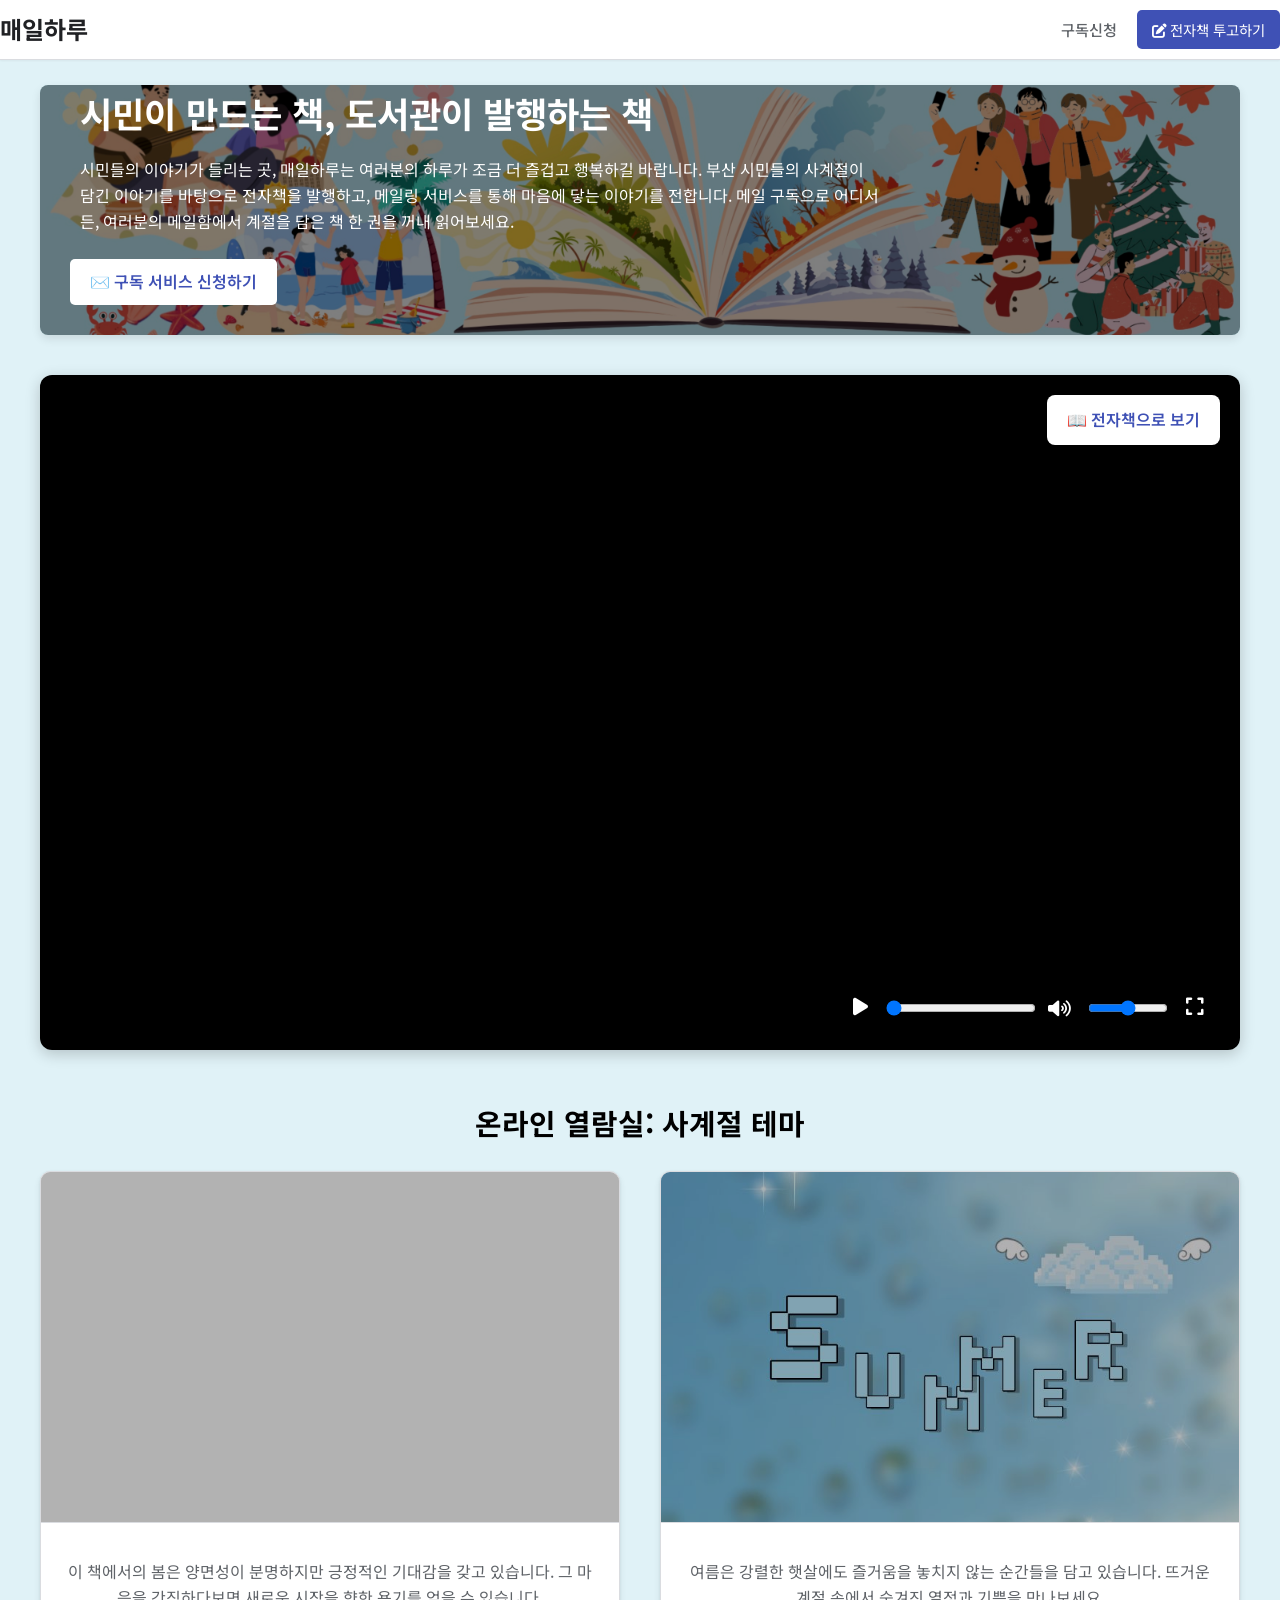
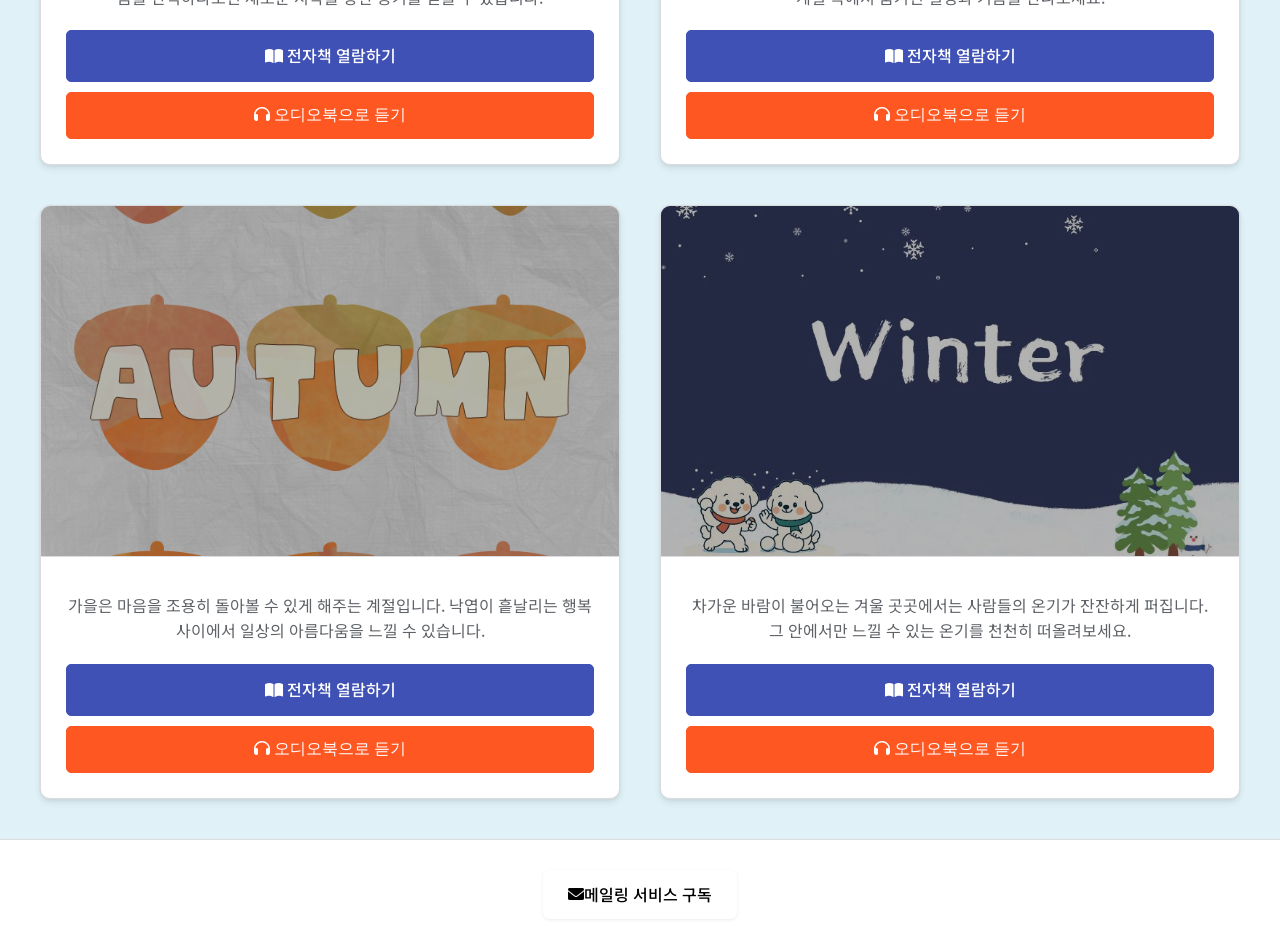
==== commit f853c399: "Update index.html" ====
--- a/index.html
+++ b/index.html
@@ -91,20 +91,21 @@
     z-index:2;
 }
 
-/* 영상 배너 */
+/* 🎥 영상 배너 (16:9 비율 유지) */
 .video-banner {
-    width: 100%;
-    height: 55vh;
-    margin: 20px 0 50px 0;
-    border-radius: 12px;
-    overflow: hidden;
-    position: relative;
-    box-shadow: 0 4px 15px rgba(0,0,0,0.2);
+    width:100%;
+    aspect-ratio:16 / 9;
+    margin:20px 0 50px 0;
+    border-radius:12px;
+    overflow:hidden;
+    position:relative;
+    box-shadow:0 4px 15px rgba(0,0,0,0.2);
 }
 .video-banner video {
-    width: 100%;
-    height: 100%;
-    object-fit: cover;
+    width:100%;
+    height:100%;
+    object-fit:contain; /* 🔥 영상 전체 보이기 */
+    background:black;
 }
 
 /* 📘 전자책 버튼 */
@@ -540,3 +541,4 @@
 
 
 
+
